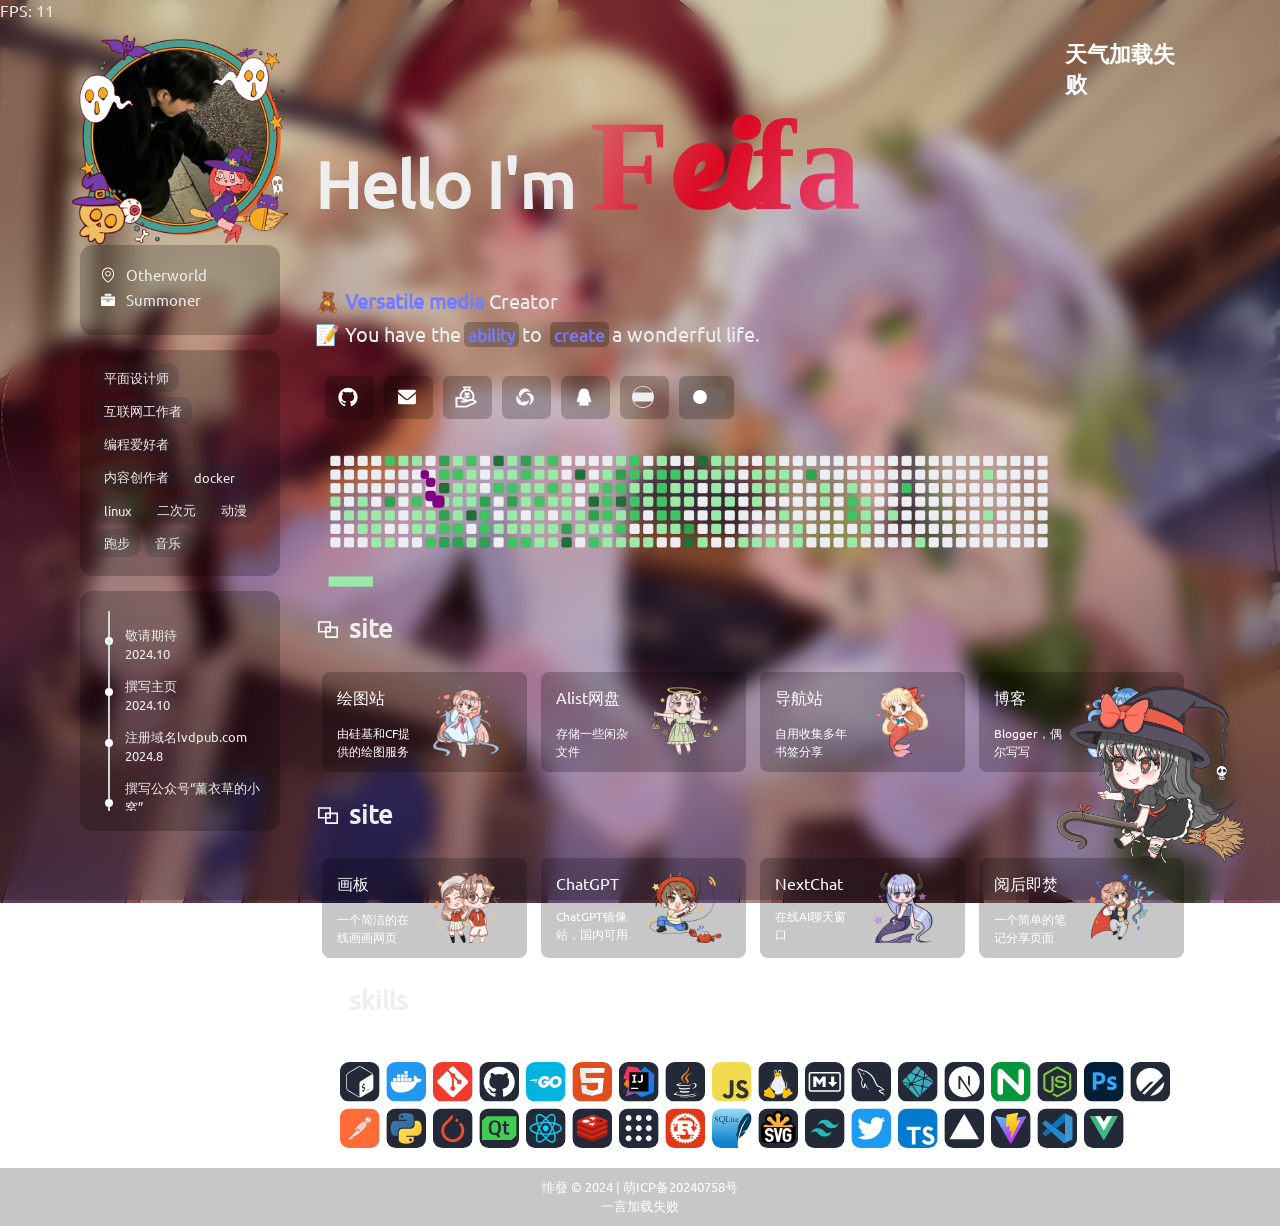
==== index.html @ 2681b6de "Update index.html" ====
<!DOCTYPE html>
<html class="薰衣草Pub">

<head class="薰衣草Pub">

	<meta charset="utf-8">
	<meta http-equiv="X-UA-Compatible" content="IE=edge">
	<title>
		薰衣草Pub </title>
	<link rel="icon" href="/static/img/favicon.ico">
	<meta name="description" content="一个兴趣似然的博主，简单的记录些有趣的项目和随笔。">
	<meta name="keywords" content="lavender,薰衣草Pub,薰衣草的小窝,薰衣草的主页,lavender8">
	<script type="text/javascript" src="//api.tongjiniao.com/c?_=703331971185586176" async></script>
	<meta name="viewport" content="width=device-width, initial-scale=1.0, maximum-scale=1.0, user-scalable=no">
	<link rel="stylesheet" href="/static/css/style.css">
	<link rel="stylesheet" href="/static/css/root.css">
	<style>
		@import '/static/css/qweather-icons.css';

		@font-face {
			font-family: 'qweather-icons';
			src: url('/static/fonts/qweather-icons.ttf') format('truetype');
		}

		.QWeather {
			font-family: 'qweather-icons';
			font-size: 20px;
		}

		.weather-info {
			font-size: 22px;
			color: white;
		}
	</style>
</head>

<body>
	<div id="feifa-loading">
		<div id="feifa-loading-center">
		</div>
	</div>
	<div class="feifa-filter"></div>

	<div class="feifa-main">
		<div class="feifa-left">
			<div class="logo" style="background-image: url(/static/img/logo.png);">
				<img style="position: absolute;top:-10%;left:-10%;width: 120%; aspect-ratio: 1/1;"
					src="/static/img/logokuang.png">
			</div>
			<div class="left-div left-des">
				<div class="left-des-item"><svg t="1705773709627" class="icon" viewBox="0 0 1024 1024" version="1.1"
						xmlns="http://www.w3.org/2000/svg" p-id="1478">
						<path
							d="M512 249.976471c-99.388235 0-180.705882 81.317647-180.705882 180.705882s81.317647 180.705882 180.705882 180.705882 180.705882-81.317647 180.705882-180.705882-81.317647-180.705882-180.705882-180.705882z m0 301.17647c-66.258824 0-120.470588-54.211765-120.470588-120.470588s54.211765-120.470588 120.470588-120.470588 120.470588 54.211765 120.470588 120.470588-54.211765 120.470588-120.470588 120.470588z"
							p-id="1479"></path>
						<path
							d="M512 39.152941c-216.847059 0-391.529412 174.682353-391.529412 391.529412 0 349.364706 391.529412 572.235294 391.529412 572.235294s391.529412-222.870588 391.529412-572.235294c0-216.847059-174.682353-391.529412-391.529412-391.529412z m0 891.482353C424.658824 873.411765 180.705882 686.682353 180.705882 430.682353c0-183.717647 147.576471-331.294118 331.294118-331.294118s331.294118 147.576471 331.294118 331.294118c0 256-243.952941 442.729412-331.294118 499.952941z"
							p-id="1480"></path>
					</svg>Otherworld
				</div>
				<div class="left-des-item"><svg t="1705773906032" class="icon" viewBox="0 0 1024 1024" version="1.1"
						xmlns="http://www.w3.org/2000/svg" p-id="2474">
						<path
							d="M729.6 234.666667H294.4V157.866667a51.2 51.2 0 0 1 51.2-51.2h332.8a51.2 51.2 0 0 1 51.2 51.2v76.8z m179.2 51.2a51.2 51.2 0 0 1 51.2 51.2v512a51.2 51.2 0 0 1-51.2 51.2H115.2a51.2 51.2 0 0 1-51.2-51.2v-512a51.2 51.2 0 0 1 51.2-51.2h793.557333z m-768 172.032c0 16.384 13.312 29.696 29.696 29.696h683.008a29.696 29.696 0 1 0 0-59.392H170.410667a29.696 29.696 0 0 0-29.696 29.696z m252.416 118.784c0 16.384 13.312 29.696 29.696 29.696h178.176a29.696 29.696 0 1 0 0-59.392H422.912a29.738667 29.738667 0 0 0-29.696 29.696z"
							p-id="2475"></path>
					</svg>Summoner</div>
			</div>
			<div class="left-div left-tag">
				<div class="left-tag-item">平面设计师
				</div>
				<div class="left-tag-item">互联网工作者
				</div>
				<div class="left-tag-item">编程爱好者
				</div>
				<div class="left-tag-item">内容创作者
				</div>
				<div class="left-tag-item">docker
				</div>
				<div class="left-tag-item">linux
				</div>
				<div class="left-tag-item">二次元
				</div>
				<div class="left-tag-item">动漫
				</div>
				<div class="left-tag-item">跑步
				</div>
				<div class="left-tag-item">音乐
				</div>
			</div>
			<div class="left-div left-time">
				<ul id="line">
					<li>
						<div class="focus"></div>
						<div>敬请期待
						</div>
						<div>2024.10</div>
					</li>
					<li>
						<div class="focus"></div>
						<div>撰写主页
						</div>
						<div>2024.10</div>
					</li>
					<li>
						<div class="focus"></div>
						<div>注册域名lvdpub.com
						</div>
						<div>2024.8</div>
					</li>
					<li>
						<div class="focus"></div>
						<div>撰写公众号“薰衣草的小窝”
						</div>
						<div>2024.7</div>
					</li>
					<li>
						<div class="focus"></div>
						<div>注册域名lavender8.top
						</div>
						<div>2023.10</div>
					</li>
					<li>
						<div class="focus"></div>
						<div>购买第一台VPS
						</div>
						<div>2023.9</div>
					</li>
					<li>
						<div class="focus"></div>
						<div>撰写博客
						</div>
						<div>2023.6</div>
					</li>
					<li>
						<div class="focus"></div>
						<div>...
						</div>
						<div>...</div>
					</li>
					<li>
						<div class="focus"></div>
						<div>大一入学</div>
						<div>2022.10</div>
					</li>
				</ul>
			</div>
		</div>
		<div id="sidebar" class="sidebar">
			<div id="sidebarContent">
				<h1>热点新闻</h1>
				<select id="sourceSelect">
					<option value="/ithome-xijiayi">IT之家-羲嘉亿</option>
					<!-- 其他新闻源选项 -->
				</select>
				<div id="newsContainer"></div>
			</div>
		</div>

		<div class="feifa-right">
			<header>
				<div class="index-logo" style="background-image: url(/static/img/logo.png);">
					<img style="position: absolute;top:-10%;left:-10%;width: 120%; aspect-ratio: 1/1;"
						src="/static/img/logokuang.png">
				</div>
				<div class="welcome">
					<div class="left-column">
						<div>Hello I'm <span class="gradientText">Feifa</span></div>
					</div>
					<div class="right-column">
						<div id="weather" class="weather-info">
							<i class="current-weather-icon"></i>
							<span class="current-weather-text"></span>
							<span class="current-weather-temp"></span>
						</div>
						<div class="weather-dropdown" id="weather-dropdown">
							<div class="weather-forecast" id="weather-forecast">
								<!-- 未来温度展示区域 -->
							</div>
						</div>
					</div>
				</div>
				<div class="description">🧸 <span class="purpleText">Versatile media</span> Creator
				</div>
				<div class="description">📝 You have the<span class="purpleText textBackground">ability</span>to
					<span class="purpleText textBackground">create</span>a wonderful life.
				</div>
				<div class="iconContainer">
					<a class="iconItem" onclick="" href="https://github.com/lemodragon">
						<svg t="1704870335945" class="icon" viewBox="0 0 1024 1024" version="1.1"
							xmlns="http://www.w3.org/2000/svg" p-id="2487">
							<path
								d="M511.6 76.3C264.3 76.2 64 276.4 64 523.5 64 718.9 189.3 885 363.8 946c23.5 5.9 19.9-10.8 19.9-22.2v-77.5c-135.7 15.9-141.2-73.9-150.3-88.9C215 726 171.5 718 184.5 703c30.9-15.9 62.4 4 98.9 57.9 26.4 39.1 77.9 32.5 104 26 5.7-23.5 17.9-44.5 34.7-60.8-140.6-25.2-199.2-111-199.2-213 0-49.5 16.3-95 48.3-131.7-20.4-60.5 1.9-112.3 4.9-120 58.1-5.2 118.5 41.6 123.2 45.3 33-8.9 70.7-13.6 112.9-13.6 42.4 0 80.2 4.9 113.5 13.9 11.3-8.6 67.3-48.8 121.3-43.9 2.9 7.7 24.7 58.3 5.5 118 32.4 36.8 48.9 82.7 48.9 132.3 0 102.2-59 188.1-200 212.9 23.5 23.2 38.1 55.4 38.1 91v112.5c0.8 9 0 17.9 15 17.9 177.1-59.7 304.6-227 304.6-424.1 0-247.2-200.4-447.3-447.5-447.3z"
								p-id="2488"></path>
						</svg>
						<div class="iconTip">Github</div>
					</a><a class="iconItem" onclick="" href="mailto:admin@lvdpub.com">
						<svg t="1704870588438" class="icon" viewBox="0 0 1024 1024" version="1.1"
							xmlns="http://www.w3.org/2000/svg" p-id="3174">
							<path
								d="M926.47619 355.644952V780.190476a73.142857 73.142857 0 0 1-73.142857 73.142857H170.666667a73.142857 73.142857 0 0 1-73.142857-73.142857V355.644952l304.103619 257.828572a170.666667 170.666667 0 0 0 220.745142 0L926.47619 355.644952zM853.333333 170.666667a74.044952 74.044952 0 0 1 26.087619 4.778666 72.704 72.704 0 0 1 30.622477 22.186667 73.508571 73.508571 0 0 1 10.678857 17.67619c3.169524 7.509333 5.12 15.652571 5.607619 24.210286L926.47619 243.809524v24.380952L559.469714 581.241905a73.142857 73.142857 0 0 1-91.306666 2.901333l-3.632762-2.925714L97.52381 268.190476v-24.380952a72.899048 72.899048 0 0 1 40.155428-65.292191A72.97219 72.97219 0 0 1 170.666667 170.666667h682.666666z"
								p-id="3175"></path>
						</svg>
						<div class="iconTip">Mail</div>
					</a><a class="iconItem" onclick="pop('/static/img/wxzsm.jpg')" href="javascript:void(0)">
						<svg t="1705247464964" class="icon" viewBox="0 0 1024 1024" version="1.1"
							xmlns="http://www.w3.org/2000/svg" p-id="4987">
							<path
								d="M995.575172 725.451034c-12.358621-26.835862-38.488276-64.794483-92.689655-94.27862-62.146207-33.721379-136.297931-40.96-208.860689-20.303448l-99.928276 28.424827-279.304828-126.057931H22.775172v489.401379h509.704828l432.375172-195.266207c15.006897-6.708966 26.835862-19.42069 32.662069-34.957241 5.649655-15.36 4.943448-31.955862-1.942069-46.962759z m-482.162758 188.910345H111.051034V601.688276h184.673104l166.664828 75.387586-3.354483 0.882759h-170.372414v88.275862H471.393103l246.819311-70.267586c49.434483-14.124138 101.517241-9.357241 142.653793 12.888275 18.184828 9.886897 30.72 20.833103 39.371034 30.896552l-386.824827 174.609655z"
								p-id="4988"></path>
							<path
								d="M695.437241 163.486897l58.615173-142.30069h-397.24138l66.736552 143.36c-121.82069 53.142069-207.095172 174.433103-207.095172 315.674483 0 28.601379 3.531034 57.202759 10.593103 84.744827l85.627586-21.715862c-5.12-20.48-7.768276-41.666207-7.768275-63.028965 0-141.241379 114.758621-256 256-256s256 114.758621 256 256c0 51.023448-14.830345 100.104828-43.078621 142.300689l73.268965 49.08138c37.958621-56.673103 58.085517-122.88 58.085518-191.382069-0.176552-141.947586-86.686897-264.121379-209.743449-316.733793zM467.508966 91.983448h180.965517l-21.009655 50.846897a348.16 348.16 0 0 0-66.913104-6.708966c-23.834483 0-46.962759 2.471724-69.384827 7.062069l-23.657931-51.2z"
								p-id="4989"></path>
							<path
								d="M683.431724 427.431724v-70.62069h-38.311724l30.190345-30.190344-49.964138-49.964138-62.49931 62.49931h-6.002759L494.344828 276.656552l-49.787587 49.964138 30.013793 30.190344h-38.311724v70.62069h88.275862v35.310345h-88.275862v70.62069h88.275862v52.965517h70.62069v-52.965517h88.275862v-70.62069h-88.275862v-35.310345z"
								p-id="4990"></path>
						</svg>
						<div class="iconTip">赞助</div>
					</a><a class="iconItem" onclick="pop('/static/img/channel.png')" href="javascript:void(0)">
						<svg viewBox="0 0 1024 1024" version="1.1" xmlns="http://www.w3.org/2000/svg">
							<path
								d="M769.365333 277.162667c-40.96-83.968-144.042667-155.648-260.778666-155.648-61.44 0-154.965333 21.162667-224.938667 105.813333-46.762667 56.661333-62.464 122.538667-52.565333 188.757333 6.826667 45.397333 32.085333 105.130667 68.266666 143.018667 13.653333-95.914667 64.170667-171.349333 130.389334-226.645333 119.125333-91.818667 246.784-86.698667 339.626666-55.296z"
								fill="#FFFFFF" />
							<path
								d="M862.549333 420.864c-73.045333-94.890667-199.68-121.514667-313.685333-79.189333 3.754667 1.024 7.509333 2.048 10.922667 3.413333 168.96 57.685333 260.437333 240.981333 204.117333 409.258667-15.018667 44.714667-38.912 83.968-69.290667 116.394666 36.522667-10.24 73.728-24.576 105.472-49.152 129.024-98.645333 154.282667-281.6 62.464-400.725333z"
								fill="#FFFFFF" />
							<path
								d="M508.245333 724.309333c-25.6 0-50.517333-3.072-74.410666-8.192-3.072-0.682667-5.802667-1.024-9.216-0.682666-7.168 0.341333-13.312 2.730667-19.456 6.485333l-78.848 50.517333c-2.048 1.365333-4.437333 2.389333-7.168 2.730667-6.826667 0.341333-12.629333-5.12-12.970667-11.946667 0-3.072 1.024-6.144 1.706667-9.216 0.341333-1.706667 8.874667-39.594667 13.994666-63.488 0.682667-2.730667 1.024-5.12 1.024-7.850666-0.341333-8.192-4.778667-15.36-10.922666-19.456-83.285333-56.661333-140.288-145.749333-152.576-237.568-20.821333 32.768-32.085333 59.050667-43.008 96.938666-40.618667 141.994667 48.469333 312.32 193.536 360.106667 166.912 54.954667 326.314667-6.826667 381.269333-148.821333 6.826667-17.408 13.994667-46.421333 15.36-70.997334-58.368 43.008-120.149333 61.44-198.314667 61.44z"
								fill="#FFFFFF" />
						</svg>
						<div class="iconTip">公众号</div>
					</a><a class="iconItem" onclick="pop('/static/img/qq.jpg')" href="javascript:void(0)">
						<svg t="1712319361023" class="icon" viewBox="0 0 1024 1024" version="1.1"
							xmlns="http://www.w3.org/2000/svg" p-id="1861">
							<path
								d="M824.8 613.2c-16-51.4-34.4-94.6-62.7-165.3C766.5 262.2 689.3 112 511.5 112 331.7 112 256.2 265.2 261 447.9c-28.4 70.8-46.7 113.7-62.7 165.3-34 109.5-23 154.8-14.6 155.8 18 2.2 70.1-82.4 70.1-82.4 0 49 25.2 112.9 79.8 159-26.4 8.1-85.7 29.9-71.6 53.8 11.4 19.3 196.2 12.3 249.5 6.3 53.3 6 238.1 13 249.5-6.3 14.1-23.8-45.3-45.7-71.6-53.8 54.6-46.2 79.8-110.1 79.8-159 0 0 52.1 84.6 70.1 82.4 8.5-1.1 19.5-46.4-14.5-155.8z"
								p-id="1862"></path>
						</svg>
						<div class="iconTip">QQ</div>
					</a><a class="iconItem" onclick="pop('/static/img/Kaffirlily.png')" href="javascript:void(0)">
						<svg viewBox="-2 -2 900 900" version="1.1" xmlns="http://www.w3.org/2000/svg"
							xmlns:xlink="http://www.w3.org/1999/xlink"
							style="shape-rendering:geometricPrecision; text-rendering:geometricPrecision; image-rendering:optimizeQuality; fill-rule:evenodd; clip-rule:evenodd">
							<path style="opacity:0.994" fill="#efefef"
								d="M 418.5,-0.5 C 437.833,-0.5 457.167,-0.5 476.5,-0.5C 614.597,11.2813 725.43,71.948 809,181.5C 860.289,252.191 889.122,331.191 895.5,418.5C 895.5,437.833 895.5,457.167 895.5,476.5C 883.719,614.597 823.052,725.43 713.5,809C 642.809,860.289 563.809,889.122 476.5,895.5C 457.167,895.5 437.833,895.5 418.5,895.5C 280.403,883.719 169.57,823.052 86,713.5C 34.7111,642.809 5.87781,563.809 -0.5,476.5C -0.5,457.167 -0.5,437.833 -0.5,418.5C 11.2813,280.403 71.948,169.57 181.5,86C 252.191,34.7111 331.191,5.87781 418.5,-0.5 Z M 441.5,26.5 C 567.254,27.6483 673.087,73.6483 759,164.5C 784.409,193.258 805.909,224.758 823.5,259C 572.833,259.667 322.167,259.667 71.5,259C 130.164,147.021 220.497,74.0206 342.5,40C 375.17,31.9596 408.17,27.4596 441.5,26.5 Z M 264.5,826.5 C 263.71,825.599 262.71,824.932 261.5,824.5C 177.769,782.269 114.436,719.436 71.5,636C 322.167,635.333 572.833,635.333 823.5,636C 768.763,740.393 685.429,811.393 573.5,849C 467.622,880.33 364.622,872.83 264.5,826.5 Z" />
							<path style="opacity:0.882" fill="#fcd28d"
								d="M 261.5,824.5 C 262.71,824.932 263.71,825.599 264.5,826.5C 262.821,826.715 261.821,826.048 261.5,824.5 Z" />
						</svg>
						<div class="iconTip">LinuxDO</div>
					</a> <a class="switch" href="javascript:void(0)">
						<div class="onoffswitch">
							<input type="checkbox" name="onoffswitch" class="onoffswitch-checkbox" id="myonoffswitch"
								checked>
							<label class="onoffswitch-label" for="myonoffswitch">
								<span class="onoffswitch-inner"></span>
								<span class="onoffswitch-switch"></span>
							</label>
						</div>
					</a>
				</div>
				<div class="tanChiShe">
					<img id="tanChiShe" src="/static/svg/snake-Light.svg" alt="">
				</div>
			</header>
			<content>
				<div class="title"><svg t="1705257422086" class="icon" viewBox="0 0 1024 1024" version="1.1"
						xmlns="http://www.w3.org/2000/svg" p-id="1891">
						<path
							d="M629.333333 202.666667v213.333333h277.333334v448h-512v-213.333333h-277.333334v-448h512z m213.333334 277.333333h-213.333334v170.666667h-170.666666v149.333333h384v-320z m-277.333334-213.333333h-384v320h213.333334v-170.666667h170.666666v-149.333333z m0 213.333333h-106.666666v106.666667h106.666666v-106.666667z"
							p-id="1892"></path>
					</svg>site</div>
				<div class="projectList"><a class="projectItem a" target="_blank" href="https://draw.lvdpub.com/">
						<div class="projectItemLeft">
							<h1>绘图站</h1>
							<p>由硅基和CF提供的绘图服务</p>
						</div>
						<div class="projectItemRight">
							<img src="/static/img/i1.png" alt="">
						</div>

					</a><a class="projectItem a" target="_blank" href="https://alist.lavender8.top/">
						<div class="projectItemLeft">
							<h1>Alist网盘</h1>
							<p>存储一些闲杂文件</p>
						</div>
						<div class="projectItemRight">
							<img src="/static/img/i2.png" alt="">
						</div>

					</a>
					<a class="projectItem b" target="_blank" href="https://tag.cute.pp.ua/">
						<div class="projectItemLeft">
							<h1>导航站</h1>
							<p>自用收集多年书签分享</p>
						</div>
						<div class="projectItemRight">
							<img src="/static/img/i3.png" alt="">
						</div>
					</a>
					<a class="projectItem a" target="_blank" href="https://blog.lavender8.top">
						<div class="projectItemLeft">
							<h1>博客</h1>
							<p>Blogger，偶尔写写</p>
						</div>
						<div class="projectItemRight">
							<img src="/static/img/i4.png" alt="">
						</div>

					</a>
				</div>
				<div class="title"><svg t="1705257422086" class="icon" viewBox="0 0 1024 1024" version="1.1"
						xmlns="http://www.w3.org/2000/svg" p-id="1891">
						<path
							d="M629.333333 202.666667v213.333333h277.333334v448h-512v-213.333333h-277.333334v-448h512z m213.333334 277.333333h-213.333334v170.666667h-170.666666v149.333333h384v-320z m-277.333334-213.333333h-384v320h213.333334v-170.666667h170.666666v-149.333333z m0 213.333333h-106.666666v106.666667h106.666666v-106.666667z"
							p-id="1892"></path>
					</svg>site</div>
				<div class="projectList"><a class="projectItem b" target="_blank" href="https://draw.cute.pp.ua/">
						<div class="projectItemLeft">
							<h1>画板</h1>
							<p>一个简洁的在线画画网页</p>
						</div>
						<div class="projectItemRight">
							<img src="/static/img/i5.png" alt="">
						</div>

					</a><a class="projectItem b" target="_blank" href="https://schat.laigc.cloudns.be/">
						<div class="projectItemLeft">
							<h1>ChatGPT</h1>
							<p>ChatGPT镜像站，国内可用</p>
						</div>
						<div class="projectItemRight">
							<img src="/static/img/i6.png" alt="">
						</div>

					</a>
					<a class="projectItem b" target="_blank" href="https://chat.cute.pp.ua/">
						<div class="projectItemLeft">
							<h1>NextChat</h1>
							<p>在线AI聊天窗口</p>
						</div>
						<div class="projectItemRight">
							<img src="/static/img/i7.png" alt="">
						</div>

					</a><a class="projectItem b" target="_blank" href="https://note.cute.pp.ua/">
						<div class="projectItemLeft">
							<h1>阅后即焚</h1>
							<p>一个简单的笔记分享页面</p>
						</div>
						<div class="projectItemRight">
							<img src="/static/img/i8.png" alt="">
						</div>

					</a>
				</div>
				<div class="title">
					<svg t="1705257823317" class="icon" viewBox="0 0 1024 1024" version="1.1"
						xmlns="http://www.w3.org/2000/svg" p-id="7833">
						<path
							d="M395.765333 586.570667h-171.733333c-22.421333 0-37.888-22.442667-29.909333-43.381334L364.768 95.274667A32 32 0 0 1 394.666667 74.666667h287.957333c22.72 0 38.208 23.018667 29.632 44.064l-99.36 243.882666h187.050667c27.509333 0 42.186667 32.426667 24.042666 53.098667l-458.602666 522.56c-22.293333 25.408-63.626667 3.392-54.976-29.28l85.354666-322.421333zM416.714667 138.666667L270.453333 522.581333h166.869334a32 32 0 0 1 30.933333 40.181334l-61.130667 230.954666 322.176-367.114666H565.312c-22.72 0-38.208-23.018667-29.632-44.064l99.36-243.882667H416.714667z"
							p-id="7834"></path>
					</svg>
					skills
				</div>
				<div class="skill">
					<img id="skillPc" src="/static/svg/skillPc.svg" alt="" srcset="">
					<img id="skillWap" src="/static/svg/skillWap.svg" alt="" srcset="">
				</div>
			</content>
		</div>
	</div>
	<div id="flying-witch">
		<img src="/static/img/girl.png" alt="Flying Witch">
	</div>
	<footer>
		<div class="footer-content">
			悱蕟 © 2024 |
			<a href="https://icp.gov.moe/?keyword=20240758" target="_blank">萌ICP备20240758号</a>
			<div id="hitokoto" class="info-item">一言加载中...</div>
		</div>
	</footer>
	<div class="tc">
		<div onclick="" class="tc-main">
			<img class="tc-img" src="" alt="" srcset="">
		</div>

	</div>
</body>
<script src="/static/js/script.js"> </script>

</html>
---- static/css/style.css ----
@font-face {
    font-family: "a";
    /*中文字体*/
    src: url();
    font-display: swap;
}


@font-face {
    font-family: "b";

    src: url(/static/fonts/Ubuntu-Regular.ttf);
    font-display: swap;
}

@font-face {
    font-family: "title";
    /*英文字体*/
    src: url(/static/fonts/Pacifico-Regular.ttf);
    font-display: swap;
}

* {
    margin: 0;
    padding: 0;
    box-sizing: border-box;
    user-select: none;
    transition: background-color 0.2s ease;
}

a:hover,
a:link,
a:visited,
a:active,
a:focus {
    text-decoration: none;
    outline: none;
    border: none;
    color: inherit;
    -webkit-tap-highlight-color: rgba(0, 0, 0, 0);
}


/* 设置滚动条样式 */
::-webkit-scrollbar {
    width: 0px;
}

::-webkit-scrollbar-thumb {
    background-color: var(--main_text_color, #000000);
    border-radius: 8px;
    height: 20%;
}

::-webkit-scrollbar-track {
    background-color: var(--main_bg_color, linear-gradient(50deg, #a2d0ff, #ffffff));
}



html[data-theme="Dark"] {

    --main_text_color: #fff;
    --gradient: linear-gradient(120deg, rgb(133, 62, 255), #f76cc6 30%, rgb(255, 255, 255) 60%);
    --purple_text_color: #747bff;
    --text_bg_color: rgb(26, 4, 48);
    --item_bg_color: rgb(19, 20, 24);
    --item_hover_color: rgb(19, 23, 27);
    --item_left_title_color: rgb(255, 255, 255);
    --item_left_text_color: rgb(142, 142, 142);
    --footer_text_color: #646464;
    --left_tag_item: linear-gradient(50deg, #1f2327, #000000);
    --card_filter: 0px;
    --back_filter: 0px;
    --back_filter_color: #000000;
    --fill: #ffffff;
}


body {
    height: 100%;
    min-height: 100vh;
    width: 100%;
    position: relative;
    font-family: "b", "a", sans-serif;
    background: var(--main_bg_color);
    background-repeat: no-repeat;
    background-size: cover;
    background-position: center;
    background-attachment: fixed;
    transition: color 0.1s ease;
    color: var(--main_text_color);

}

#feifa-loading {
    background: radial-gradient(white, #d8eaff);
    background-size: 100%;
    background-position: center;

    height: 100%;
    width: 100%;
    position: fixed;
    z-index: 999999;
    margin-top: 0px;
    top: 0px;
    pointer-events: none;
    opacity: 1;
    display: flex;
    justify-content: center;
    align-items: center;
}



#feifa-loading-center {
    height: 150px;
    width: 150px;
    position: relative;
    border-radius: 50%;
    background: #472eff;

    animation: zoom 1s linear infinite;
}

@keyframes zoom {
    0% {
        transform: scale(0);
        opacity: 1;
    }

    50% {
        opacity: 0.5;
    }

    100% {
        transform: scale(1);
        opacity: 0;
    }
}




.feifa-filter {
    position: fixed;
    width: 100%;
    height: 100%;
    background: var(--back_filter_color);
    backdrop-filter: blur(var(--back_filter));
    -webkit-backdrop-filter: blur(var(--back_filter));
    z-index: -99999999;

}

.feifa-main {
    width: 100%;
    margin: 0 auto;
    transition: transform 0.5s ease;
    max-width: 1150px;
    position: relative;
    display: flex;
    flex-direction: row;
}


.feifa-left {
    overflow-y: scroll;
    width: 230px;
    height: 100vh;
    display: flex;
    padding: 0 15px;
    position: sticky;
    top: 0;
    left: 0;
    align-items: center;
    flex-direction: column;
}


.feifa-left::-webkit-scrollbar {
    display: none;
}


.logo {
    flex-shrink: 0;
    width: 90%;
    position: relative;
    aspect-ratio: 1/1;
    margin-top: 50px;
    background-size: cover;
    border-radius: 50%;
}



.left-div {
    flex-shrink: 0;
    width: 100%;
    border-radius: 13px;
    margin-top: 15px;
    padding: 20px;
    backdrop-filter: blur(var(--card_filter));
    -webkit-backdrop-filter: blur(var(--card_filter));
    background: var(--item_bg_color);
}

.left-des {
    display: flex;
    flex-direction: column;
    justify-content: center;
}

.left-des-item {
    display: flex;
    align-items: center;
    line-height: 20px;
    font-size: 15px;
    margin-bottom: 5px;
    overflow: hidden;
}

.left-des-item i,
.left-des-item svg {
    width: 16px;
    height: 16px;
    fill: var(--fill);
    font-size: 18px;
    margin-right: 10px;
}

.left-tag {
    display: flex;
    flex-direction: row;
    flex-wrap: wrap;
    padding: 14px;
}

.left-tag-item {
    display: flex;
    justify-content: center;
    align-items: center;
    height: 28px;
    margin: 0px 5px 5px 0;
    padding: 10px;
    font-size: 13px;
    border-radius: 10px;
    background: var(--left_tag_item);
}

#line {
    width: 100%;
    height: 200px;
    font-size: 13px;
    padding-left: 8px;
    scroll-snap-type: y mandatory;
    overflow-y: scroll;
}

#line li {
    list-style: none;
    position: relative;
    padding: 15px 0px 0px 15px;
    border-left: 2px solid #d5d5d5;
    border-radius: 0;
    scroll-snap-align: end;
    color: var(--main_text_color);
}



.focus {
    width: 8px;
    height: 8px;
    border-radius: 22px;
    background-color: rgb(255 255 255);
    border: 2px solid #fff;
    position: absolute;
    left: -5px;
    top: 50%;
}

#line li:first-child .focus:first-child {
    background-color: #aaffcd;
    animation: focus 1.8s ease infinite;
}

#line::-webkit-scrollbar {
    display: none;
}

.feifa-right {
    width: calc(100% - 230px);
    display: flex;
    padding: 20px;
    position: relative;
    padding-bottom: 50px;
    flex-direction: column;
}

.welcome {

    font-size: 65px;
    font-weight: 800;
    margin: 20px 0;
}

.index-logo {
    flex-shrink: 0;
    width: 40%;
    margin-top: 30px;
    position: relative;
    max-width: 200px;
    aspect-ratio: 1/1;
    background-size: cover;
    border-radius: 50%;
    border: 0.5px solid #ffffff;
}

.description {

    font-size: 20px;
    margin-top: 7px;
}

.gradientText {
    font-size: 2em;
    background-image: var(--gradient);
    -webkit-background-clip: text;
    background-clip: text;
    -webkit-text-fill-color: transparent;
    color: transparent;
    background-size: 200%;
    background-position: 0%;
    font-family: "title";
    animation: backgroundSizeAnimation 10s ease-in-out infinite;
}

@keyframes backgroundSizeAnimation {
    0% {
        background-position: 100%;
    }

    25% {
        background-position: 50%;
    }

    50% {
        background-position: 0%;
    }

    75% {
        background-position: 50%;
    }

    100% {
        background-position: 100%;
    }
}

.purpleText {
    color: var(--purple_text_color);
    font-weight: 800;
}

.textBackground {
    font-weight: 800;
    background: var(--text_bg_color);
    border-radius: 5px;
    font-size: 17px;
    margin: 0 3px;
    padding: 2px 4px;
}

.iconContainer {
    width: 100%;
    height: 60px;
    display: flex;
    align-items: center;
    overflow-x: scroll;
    margin-top: 20px;

}

.iconContainer::-webkit-scrollbar {
    display: none;
}



.iconItem {
    width: 49px;
    height: 43px;
    box-sizing: border-box;
    border-radius: 7px;
    display: flex;
    margin-left: 10px;

    backdrop-filter: blur(var(--card_filter));
    -webkit-backdrop-filter: blur(var(--card_filter));
    background: var(--item_bg_color);
    align-items: center;
    justify-content: center;
    transition: width 0.3s ease, opacity 0.3s ease, transform 0.3s ease;
    flex-shrink: 0;
}

.iconItem i,
.iconItem svg {
    width: 22px;
    height: 22px;
    fill: var(--fill);
    font-size: 22px;
    margin-right: 3px;
}

.switch {
    width: 55px;
    height: 43px;
    box-sizing: border-box;
    border-radius: 7px;
    display: flex;
    margin-left: 10px;
    backdrop-filter: blur(var(--card_filter));
    -webkit-backdrop-filter: blur(var(--card_filter));
    background: var(--item_bg_color);

    align-items: center;
    justify-content: center;
    transition: width 1s ease, opacity 1s ease, transform 1s ease;
    flex-shrink: 0;
}

.iconTip {
    white-space: nowrap;
    display: none;
}





.iconItem:hover {
    width: 95px;
    transform: translateY(-2px);
    background: var(--item_hover_color);
}


.iconItem:hover .iconTip {
    display: block;
}

.switch:hover {
    width: 55px;
    /* transform: translateY(-2px); */
    background: var(--item_hover_color);
}

.tanChiShe {
    width: 85%;
}

.tanChiShe img {
    width: 100%;
    height: 100%;
    object-fit: cover;
}

.title {
    display: flex;
    align-items: center;
    font-size: 26px;
    font-weight: 800;
    margin: 20px 0;
    transition: transform 0.4s ease;
}

.title i,
.title svg {
    margin-right: 8px;
    height: 26px;
    width: 26px;
    fill: var(--fill);
}

.title:hover {
    transform: translateY(-5px);
}

.projectList {
    display: flex;
    flex-wrap: wrap;
}

.projectItem {
    margin: 7px;
    display: flex;
    background-color: var(--item_bg_color);
    border-radius: 8px;
    padding: 15px;
    height: 95px;
    width: calc(25% - 15px);
    backdrop-filter: blur(var(--card_filter));
    -webkit-backdrop-filter: blur(var(--card_filter));
    -webkit-backdrop-filter: blur(var(--card_filter));
    -webkit-backdrop-filter: blur(var(--card_filter));
    transition: opacity 0.3s ease, background-color 0.3s ease, border 0.3s ease, transform 0.2s ease;


}

.projectItem {
    display: flex;
    background-color: var(--item_bg_color);
    border-radius: 8px;
    padding: 15px;
    height: 100px;
    width: calc(25% - 15px);
    backdrop-filter: blur(var(--card_filter));
    -webkit-backdrop-filter: blur(var(--card_filter));
    transition: opacity 0.5s ease, background-color 0.2s ease, border 0.2s ease, transform 0.3s ease;

}


.projectItem:hover {
    box-shadow: 0 8px 16px -4px #2c2d300c;
    transform: translateY(-2px);

}

.projectItem.pressed {
    transform: scale(0.9);
    /* 缩小到原来的0.9倍 */
    background-color: var(--item_hover_color);
}

.projectItem:hover .projectItemLeft {
    width: 100%;
}

.projectItem:hover .projectItemRight {
    width: 0%;
}

.projectItem:hover .projectItemRight img {
    transform: rotate(40deg);
}

.projectItem:hover h1 {
    font-size: 18px;
}

.projectItemLeft p {
    font-size: 12px;
    margin-top: 15px;
    color: var(--item_left_text_color);
}


.projectItemLeft h1 {
    font-weight: normal;
    font-size: 16px;
    margin: 0px;

    transition: font-size 0.4s ease;
    color: var(--item_left_title_color);
}

.projectItemLeft {
    transition: width 0.4s ease;
    height: 100%;
    width: 80%;
}


.projectItemRight {
    overflow: hidden;
    transition: width 0.4s ease;
    display: flex;
    justify-content: center;
    align-items: center;
    width: 100%;
    height: 100%;
}

.projectItemRight img {

    width: 80px;

}

.skill {
    padding: 25px;
    width: 100%;
}

.skill img {
    width: 100%;
    height: 100%;
    object-fit: cover;
}

.skill #skillWap {
    display: none;
}


@media (min-width: 800px) {

    .index-logo {
        display: none;
    }
}

@media (max-width: 1150px) {
    .a {
        width: calc(50% - 20px);
    }

    .projectItem {
        margin: 10px;
    }

    .b {

        width: calc(50% - 20px);


    }
}

@media (max-width: 800px) {
    .feifa-left {
        display: none;
    }

    .a .projectItemRight {
        display: none;

    }

    .a .projectItemRight img {
        display: none;

    }

    .a .projectItemLeft {
        width: 100%;
    }

    .a {

        width: calc(50% - 18px);
        margin: 9px;

    }

    .b {
        height: 110px;
        margin: 8px 15px;
        width: calc(100% - 30px);
    }



    .feifa-right {
        width: 100%;
    }

    .tanChiShe {
        width: 100%;
    }

    .description {
        font-size: 4vw;
    }

    .welcome {
        font-size: 10vw;
        margin: 2vw 0;

    }

    .iconContainer {

        margin-top: 4vw;

    }

    .projectItem {
        padding: 10px;
    }

    .projectItemLeft p {
        font-size: 13px;
    }

    .projectItemLeft h1 {

        font-size: 18px;
    }

    .projectItem:hover h1 {

        font-size: 20px;

    }

    .skill #skillWap {
        display: block;
    }

    .skill #skillPc {
        display: none;
    }
}

.tc {
    position: fixed;

    display: flex;
    visibility: hidden;
    width: 100vw;
    height: 100vh;
    backdrop-filter: blur(10px);
    -webkit-backdrop-filter: blur(10px);
    background: rgba(20, 20, 20, 0.5);
    z-index: 99999;
    align-items: center;
    top: 0;
    justify-content: center;
    flex-direction: column;
}

.tc-main {
    z-index: 100000;

    width: 80%;
    max-width: 300px;
    min-height: 200px;
    background-color: #ffffff;
    border-radius: 15px;

    display: flex;
    transition: transform 0.2s linear;
    align-items: center;
    justify-content: center;
    overflow: hidden;
    transform: translateY(30%) scale(0.5);

}

.tc-img {
    width: 100%;
    height: 100%;
}

.tc.active {
    visibility: visible;
}

.tc-main.active {

    transform: translateY(0) scale(1);

}

.onoffswitch {
    position: relative;
    width: 38px;
    height: 20px;
    -webkit-user-select: none;
    -moz-user-select: none;
    -ms-user-select: none;
}

.onoffswitch-checkbox {
    display: none;
}

.onoffswitch-label {
    display: block;
    overflow: hidden;
    cursor: pointer;
    height: 100%;
    border-radius: 50px;
}

.onoffswitch-inner {
    display: flex;
    justify-content: center;
    align-items: center;
    width: 200%;
    height: 100%;
    margin-left: -100%;
    transition: margin 0.2s ease-in 0s;
}

.onoffswitch-inner:before,
.onoffswitch-inner:after {
    display: flex;
    justify-content: center;
    align-items: center;
    float: left;
    width: 50%;
    height: 100%;
    padding: 0;
    font-size: 12px;
    color: white;
    font-family: Trebuchet, Arial, sans-serif;
    font-weight: bold;
    box-sizing: border-box;
}

.onoffswitch-inner:before {
    content: "";
    background-color: rgb(110 110 110 / 50%);
    color: #FFFFFF;
    text-align: left;
}

.onoffswitch-inner:after {
    content: "";
    background-color: #272727;
    color: #FAFAFA;
    text-align: right;
}

.onoffswitch-switch {
    display: block;
    height: 70%;
    aspect-ratio: 1/1;
    background: #FFFFFF;
    position: absolute;
    top: 12.5%;
    bottom: 12.5%;
    right: 5px;

    border-radius: 20px;
    transition: right 0.2s ease-in 0s;
}

.onoffswitch-checkbox:checked+.onoffswitch-label .onoffswitch-inner {
    margin-left: 0;
}

.onoffswitch-checkbox:checked+.onoffswitch-label .onoffswitch-switch {
    right: 50%;
}

/* 新添加的飞行小巫女样式 */

#flying-witch {
    position: fixed;
    z-index: 999;
    cursor: pointer;
    transition: transform 0.3s ease;
    bottom: 20px;
    right: -20px;
    width: 23%;
    height: 23%;
}

#flying-witch img {
    width: 100%;
    height: 100%;
    object-fit: contain;
}

#flying-witch:hover {
    transform: scale(1.1);
}

@keyframes floatUpDown {

    0%,
    100% {
        transform: translateY(0);
    }

    50% {
        transform: translateY(var(--float-distance));
    }
}

.sidebar.open {
    width: 280px;

}


.sidebar {
    height: 100%;
    width: 0;
    position: fixed;
    z-index: 1000;
    top: 0;
    left: 0;
    background-color: #2b2a2a;
    backdrop-filter: blur(10px);
    border-radius: 10px;
    overflow-x: hidden;
    transition: 0.5s;
    padding-top: 60px;
}

#sidebarContent {
    padding: 20px;
    color: white;
    height: 100%;
    overflow-y: auto;
}


#sidebarContent::-webkit-scrollbar {
    width: 10px;
}

#sidebarContent::-webkit-scrollbar-track {
    background: rgba(255, 255, 255, 0.1);
}

#sidebarContent::-webkit-scrollbar-thumb {
    background: rgba(255, 255, 255, 0.5);
    border-radius: 5px;
}


#sourceSelect {
    width: 100%;
    margin-top: 5px;
    /* Added 15px top margin */
    margin-bottom: 15px;
    padding: 5px;
}

#newsContainer {
    display: flex;
    flex-direction: column;
}

.news-item {
    margin-bottom: 15px;
    padding: 10px;
    background-color: rgba(255, 255, 255, 0.1);
    border-radius: 5px;
}

.news-item h3 {
    margin-top: 0;
    font-size: 16px;
}

.news-item p {
    font-size: 14px;
}

.news-item a {
    color: #3498db;
    text-decoration: none;
}

/* 底栏 */
footer {
    display: flex;
    justify-content: center;
    align-items: center;
    position: absolute;
    width: 100%;
    padding: 10px;
    background-color: var(--item_bg_color);
    /* 使用原有的背景颜色变量 */
    color: var(--footer_text_color);
    /* 使用原有的文本颜色变量 */
    font-size: 13px;
    bottom: 0;
    backdrop-filter: blur(var(--card_filter));
    /* 保留模糊效果 */
    -webkit-backdrop-filter: blur(var(--card_filter));
    /* 支持 Safari 浏览器 */
}


.footer-content {
    text-align: center;
}

.welcome {
    display: flex;
    justify-content: space-between;
    align-items: flex-start;
    width: 100%;
}

.left-column {
    flex: 1;
}

.right-column {
    position: relative;
    width: 130px;
}

.current-weather-icon {
    font-family: 'qweather-icons';
    font-size: 36px;
}

.current-weather-text,
.current-weather-temp {
    font-size: 28px;
    font-weight: bold;
}

.weather-dropdown {
    position: absolute;
    top: 130%;
    background: rgba(255, 255, 255, 0.1);
    border-radius: 5px;
    padding: 10px;
    display: none;
    z-index: 10;
}

.weather-forecast {
    display: flex;
    flex-direction: column;
    color: white;
}

.forecast-item {
    display: flex;
    align-items: center;
    margin-bottom: 5px;
}

.weather-forecast-icon {
    font-family: 'qweather-icons';
    font-size: 20px;
    margin-right: 10px;
}

.forecast-time,
.forecast-temp {
    font-size: 14px;
    margin-right: 10px;
}
---- static/css/root.css ----
/*
--svgcolor svg图标的颜色
--main-bg-color主页背景
--main-text-color文本颜色
--gradient标题渐变颜色

--purple-text-color描述紫色文本颜色
--text-bg-color描述紫色文本背景颜色
--item-bg-color项目背景颜色
--item-hover-color项目鼠标移入颜色
--item-left-title-color项目标题颜色
--item-left-text-color项目描述颜色
--footer-text-color底部文本颜色
--left-tag-item左侧标签颜色
--card-filter卡片模糊的数值
--back-filter背景模糊的数值
--back-filter-color全局阴影遮罩

*/
/*卡片模糊的数值非常吃性能,背景模糊的数值可以模糊也可以不模糊

0为不模糊,数值越大模糊程度越高

这两个任选其一进行模糊

一个有数字另一个建议为0


内置4套白天主题修改办法



每套主题的结构都为html{
    
}

只有最下面的会生效,也就是将你要设置的主题剪切到最下面
*/


/*非常吃性能,低配手机会卡顿*/
/*卡片模糊背景＋黑色透明卡片+白色svg**/
html {
    --name: 主题1;
    --main_bg_color: url(/static/img/background.jpg);
    --main_text_color: #eeeeee;
    --gradient: linear-gradient(120deg, #bd34fe, #e0321b 30%, #41d1ff 60%);
    --purple_text_color: #747bff;
    --text_bg_color: #00000040;
    --item_bg_color: #00000038;
    --item_hover_color: #33333338;
    --item_left_title_color: #ffffff;
    --item_left_text_color: #ffffff;
    --footer_text_color: #ffffff;
    --left_tag_item: rgb(27 42 57 / 20%);
    --card_filter: 15px;
    --back_filter: 0px;
    --back_filter_color: #00000030;
     --fill:#ffffff;
}

html {

    /*图片模糊背景＋白色透明卡片+黑色svg*/
    --name: 主题2;
    --main_bg_color: url(/static/img/background.jpg);
    --main_text_color: #000000;
    --gradient: linear-gradient(120deg, #bd34fe, #e0321b 30%, #41d1ff 60%);
    --purple_text_color: #747bff;
    --text_bg_color: rgb(121 163 231);
    --item_bg_color: rgba(249, 250, 251, 0.42);
    --item_hover_color: rgba(244, 245, 246, 0.8);
    --item_left_title_color: #000000;
    --item_left_text_color: #494949;
    --footer_text_color: #ffffff;
    --left_tag_item: #c7e1fa;
    --card_filter: 0px;
    --back_filter: 20px;
    --back_filter_color: #00000030;
     --fill:#000000;
}



html {
    /*白色简约+黑色svg**/
    --name: 主题4;
    --main_bg_color: #ffffff;
    --main_text_color: #000000;
    --gradient: linear-gradient(120deg, #bd34fe, #e0321b 30%, #41d1ff 60%);
    --purple_text_color: #747bff;
    --text_bg_color: rgb(240 243 247);
    --item_bg_color: rgb(247 247 247);
    --item_hover_color: rgba(244, 245, 246, 0.5);
    --item_left_title_color: #000000;
    --item_left_text_color: #494949;
    --footer_text_color: #222222;
    --left_tag_item: #ffffff;
    --card_filter: 0px;
    --back_filter: 0px;
    --back_filter_color: #00000000;
     --fill:#000000;
}

html {
    /*图片模糊背景＋黑色透明卡片+白色svg**/
    --name: 主题5;
    --main_bg_color: url(/static/img/background.jpg);
    --main_text_color: #eeeeee;
    --gradient: linear-gradient(120deg, #da7e7e, #da0922 30%,#eb5b8b  60%);  
    --purple_text_color: #747bff;
    --text_bg_color: #00000040;
    --item_bg_color: #00000038;
    --item_hover_color: #33333338;
    --item_left_title_color: #ffffff;
    --item_left_text_color: #ffffff;
    --footer_text_color: #ffffff;
    --left_tag_item: rgb(27 42 57 / 20%);
    --card_filter: 0px;
    --back_filter: 10px;
    --back_filter_color: #00000030;
    --fill:#ffffff;
}
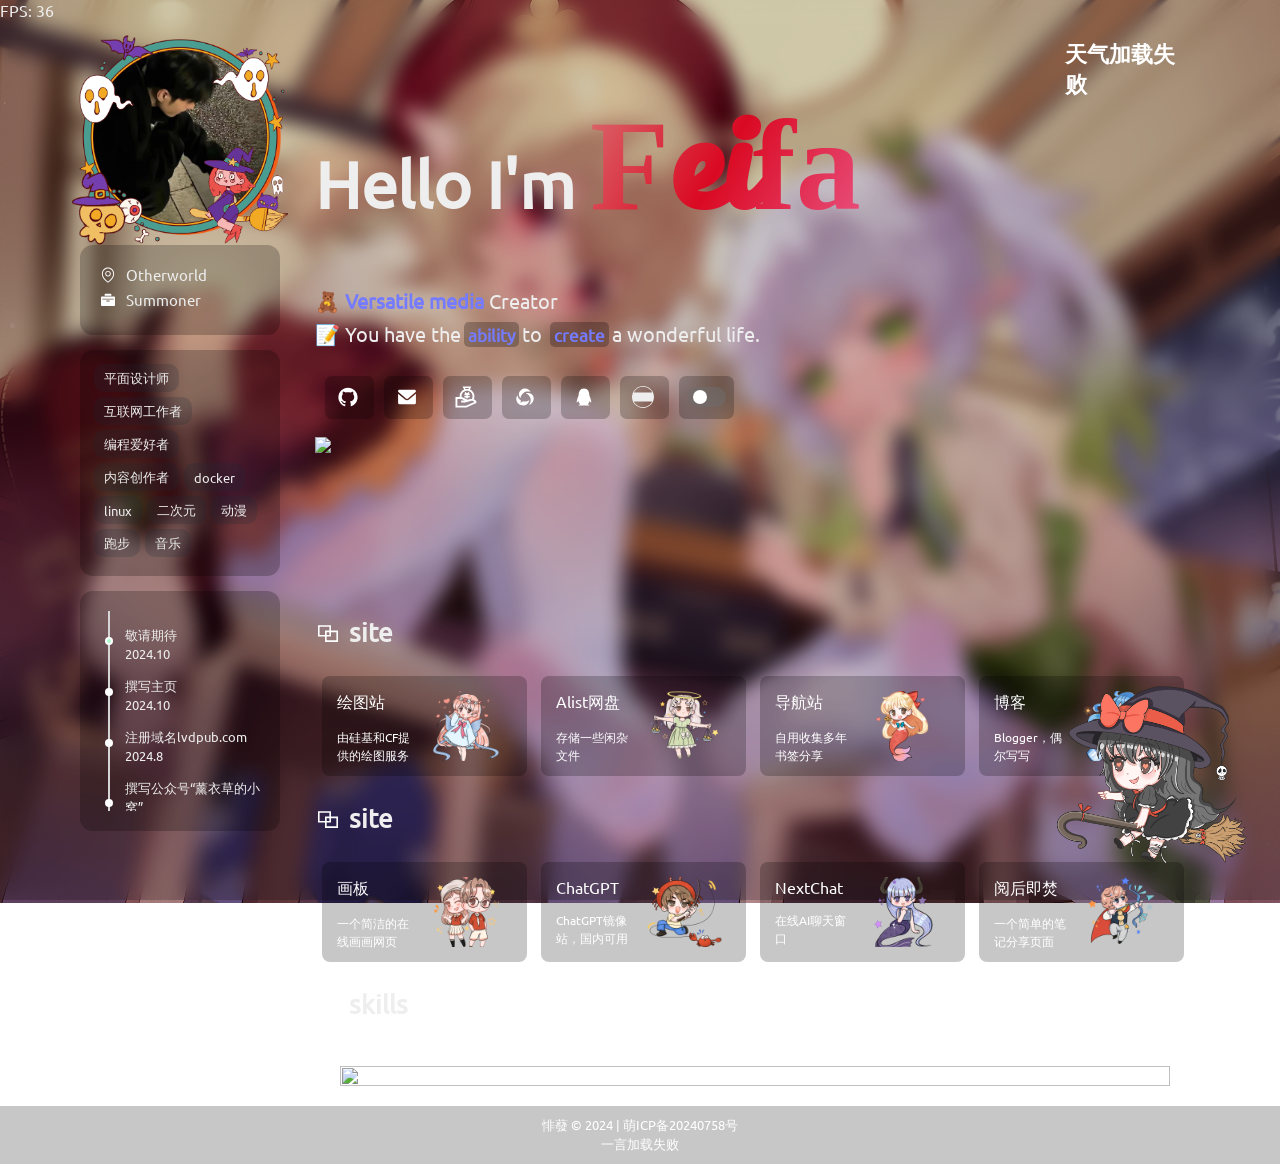
==== commit 44d12e85: "Summary" ====
--- a/index.html
+++ b/index.html
@@ -257,8 +257,9 @@
 						</div>
 					</a>
 				</div>
-				<div class="tanChiShe">
-					<img id="tanChiShe" src="/static/svg/snake-Light.svg" alt="">
+				<div class="MoeCounter">
+					<img src="https://moe-counter.lvdpub.com/feifa:home?theme=rule34&length=9"
+						style="display: block; height: 160px; max-width: 100%;" />
 				</div>
 			</header>
 			<content>
@@ -287,7 +288,7 @@
 						</div>
 
 					</a>
-					<a class="projectItem b" target="_blank" href="https://tag.cute.pp.ua/">
+					<a class="projectItem a" target="_blank" href="https://tag.cute.pp.ua/">
 						<div class="projectItemLeft">
 							<h1>导航站</h1>
 							<p>自用收集多年书签分享</p>
@@ -322,13 +323,13 @@
 							<img src="/static/img/i5.png" alt="">
 						</div>
 
-					</a><a class="projectItem b" target="_blank" href="https://schat.laigc.cloudns.be/">
+					</a><a class="projectItem b" target="_blank" href="https://share.aivvm.com">
 						<div class="projectItemLeft">
 							<h1>ChatGPT</h1>
 							<p>ChatGPT镜像站，国内可用</p>
 						</div>
 						<div class="projectItemRight">
-							<img src="/static/img/i6.png" alt="">
+							<img src="/static/img/i6.png" alt="巨蟹座">
 						</div>
 
 					</a>
@@ -347,7 +348,7 @@
 							<p>一个简单的笔记分享页面</p>
 						</div>
 						<div class="projectItemRight">
-							<img src="/static/img/i8.png" alt="">
+							<img src="/static/img/i8.png" alt="射手座">
 						</div>
 
 					</a>
@@ -362,8 +363,8 @@
 					skills
 				</div>
 				<div class="skill">
-					<img id="skillPc" src="/static/svg/skillPc.svg" alt="" srcset="">
-					<img id="skillWap" src="/static/svg/skillWap.svg" alt="" srcset="">
+					<img
+						src="https://skillicons.dev/icons?i=ps,ae,pr,au,ai,windows,gcp,debian,ubuntu,azure,linux,npm,nginx,vercel,html,js,cloudflare,vscode,py,css,mysql,svg,postman,gitlab,github,git,notion,apple,twitter,instagram">
 				</div>
 			</content>
 		</div>
--- a/static/css/style.css
+++ b/static/css/style.css
@@ -458,14 +458,10 @@
     background: var(--item_hover_color);
 }
 
-.tanChiShe {
-    width: 85%;
-}
-
-.tanChiShe img {
-    width: 100%;
-    height: 100%;
-    object-fit: cover;
+.MoeCounter {
+    width: 100%;
+    display: flex;
+    margin-top: 10px;
 }
 
 .title {
@@ -603,10 +599,6 @@
     object-fit: cover;
 }
 
-.skill #skillWap {
-    display: none;
-}
-
 
 @media (min-width: 800px) {
 
@@ -670,9 +662,6 @@
         width: 100%;
     }
 
-    .tanChiShe {
-        width: 100%;
-    }
 
     .description {
         font-size: 4vw;
@@ -709,13 +698,6 @@
 
     }
 
-    .skill #skillWap {
-        display: block;
-    }
-
-    .skill #skillPc {
-        display: none;
-    }
 }
 
 .tc {
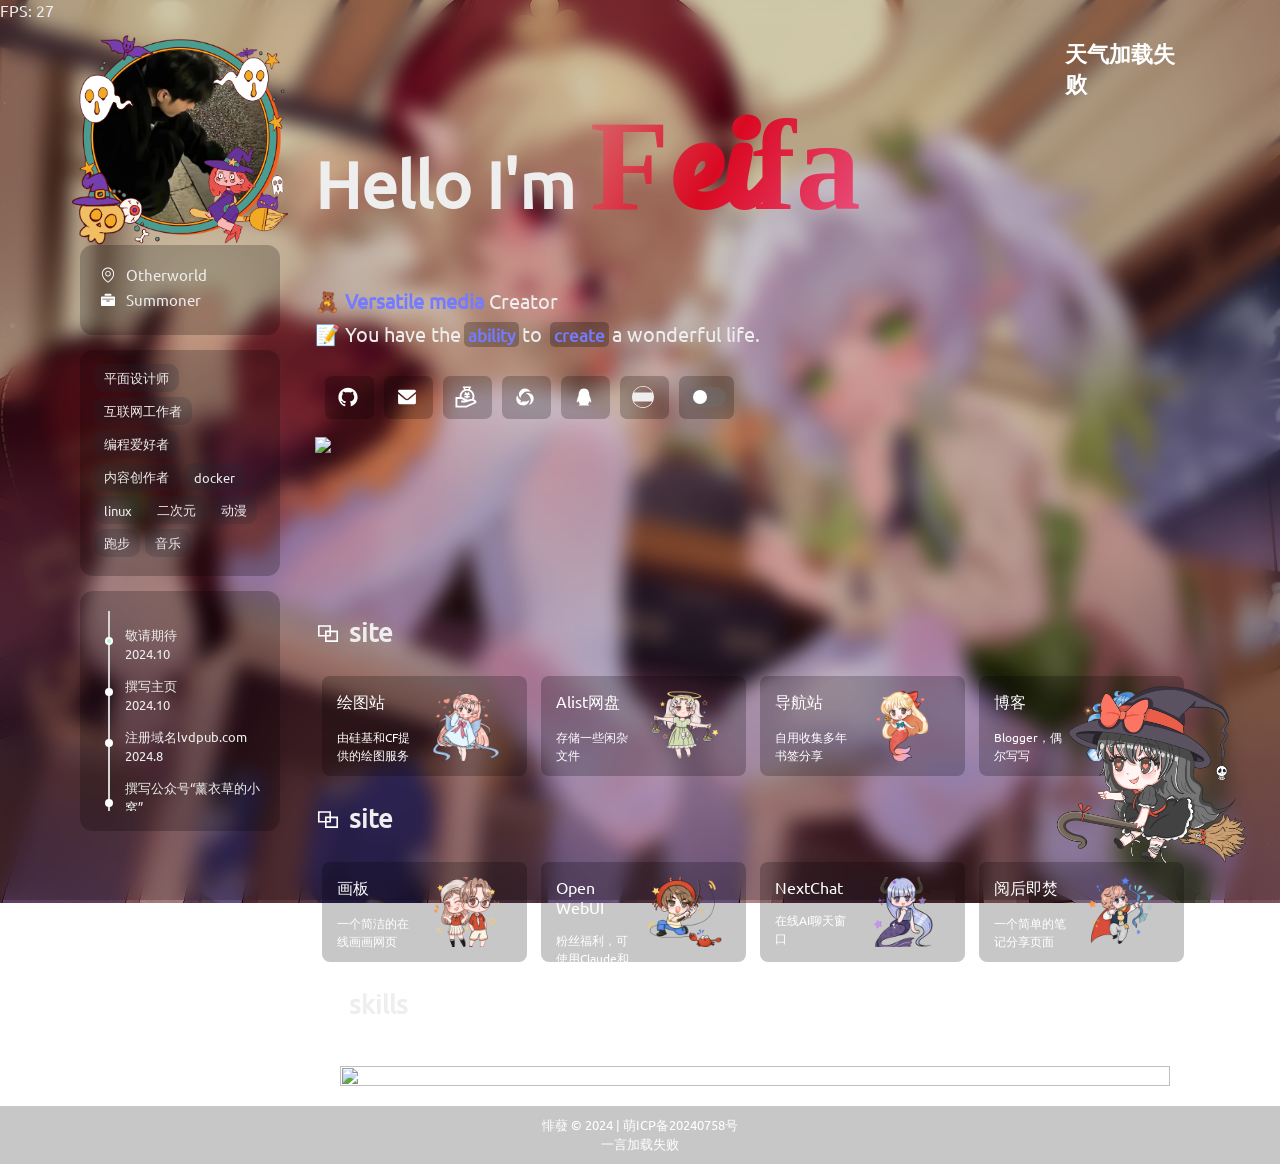
==== commit d83eed9b: "Update index.html" ====
--- a/index.html
+++ b/index.html
@@ -323,10 +323,10 @@
 							<img src="/static/img/i5.png" alt="">
 						</div>
 
-					</a><a class="projectItem b" target="_blank" href="https://share.aivvm.com">
-						<div class="projectItemLeft">
-							<h1>ChatGPT</h1>
-							<p>ChatGPT镜像站，国内可用</p>
+					</a><a class="projectItem b" target="_blank" href="https://mp.weixin.qq.com/s/-aKMmpRIQ5KNsJmOh5Gp8Q">
+						<div class="projectItemLeft">
+							<h1>Open WebUI</h1>
+							<p>粉丝福利，可使用Claude和GPT系列模型</p>
 						</div>
 						<div class="projectItemRight">
 							<img src="/static/img/i6.png" alt="巨蟹座">
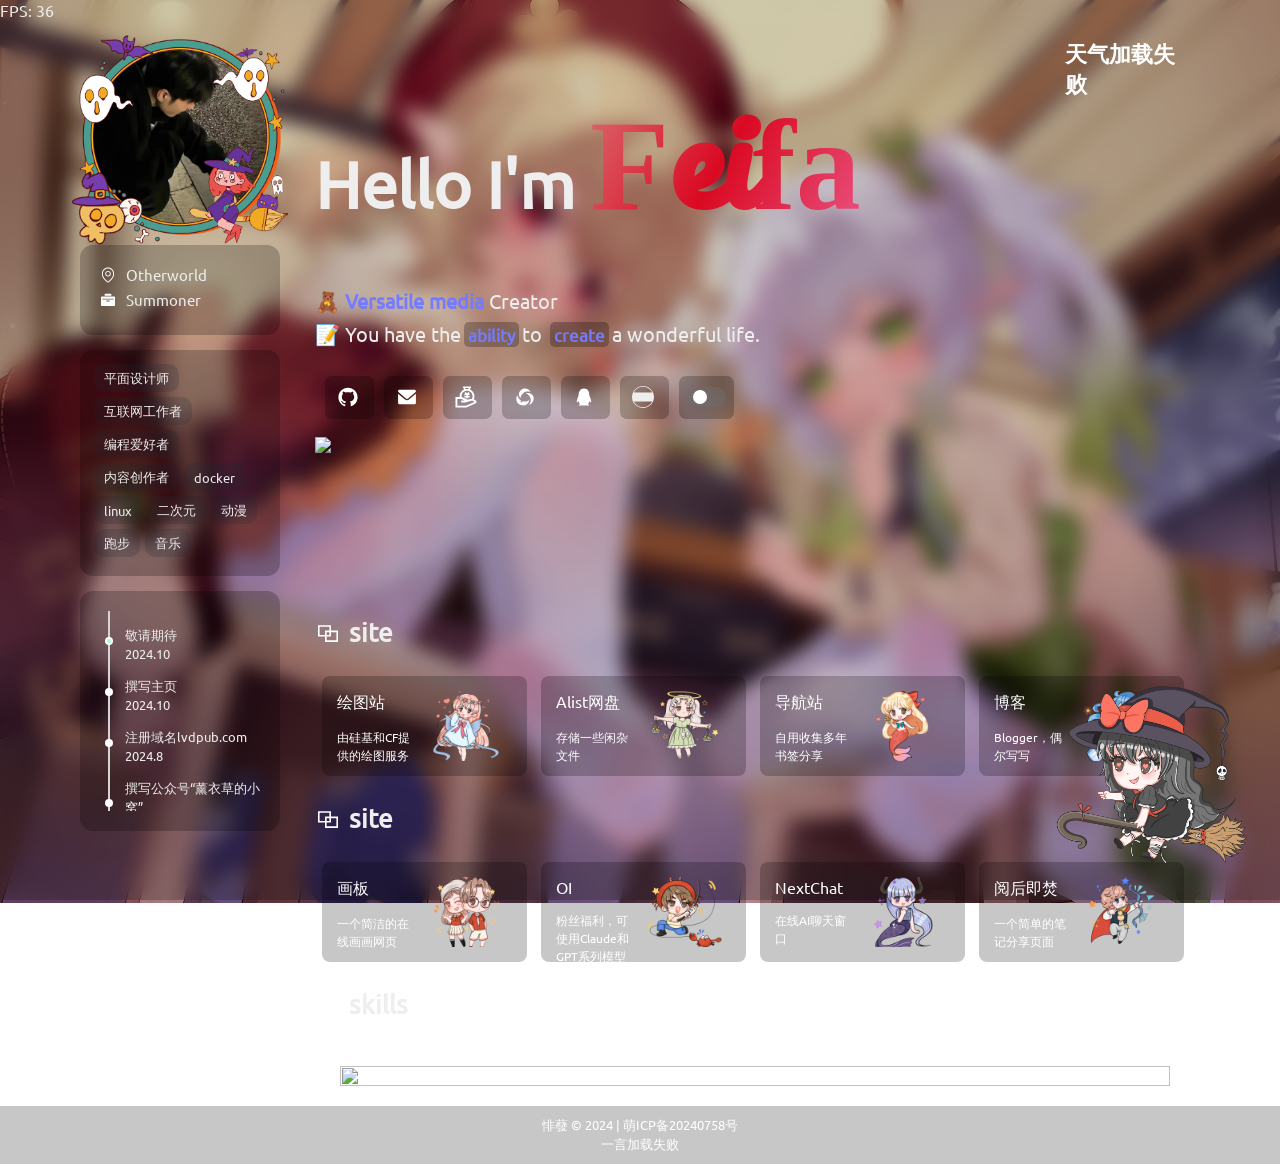
==== commit 02400dc1: "Update index.html" ====
--- a/index.html
+++ b/index.html
@@ -325,7 +325,7 @@
 
 					</a><a class="projectItem b" target="_blank" href="https://mp.weixin.qq.com/s/-aKMmpRIQ5KNsJmOh5Gp8Q">
 						<div class="projectItemLeft">
-							<h1>Open WebUI</h1>
+							<h1>OI</h1>
 							<p>粉丝福利，可使用Claude和GPT系列模型</p>
 						</div>
 						<div class="projectItemRight">
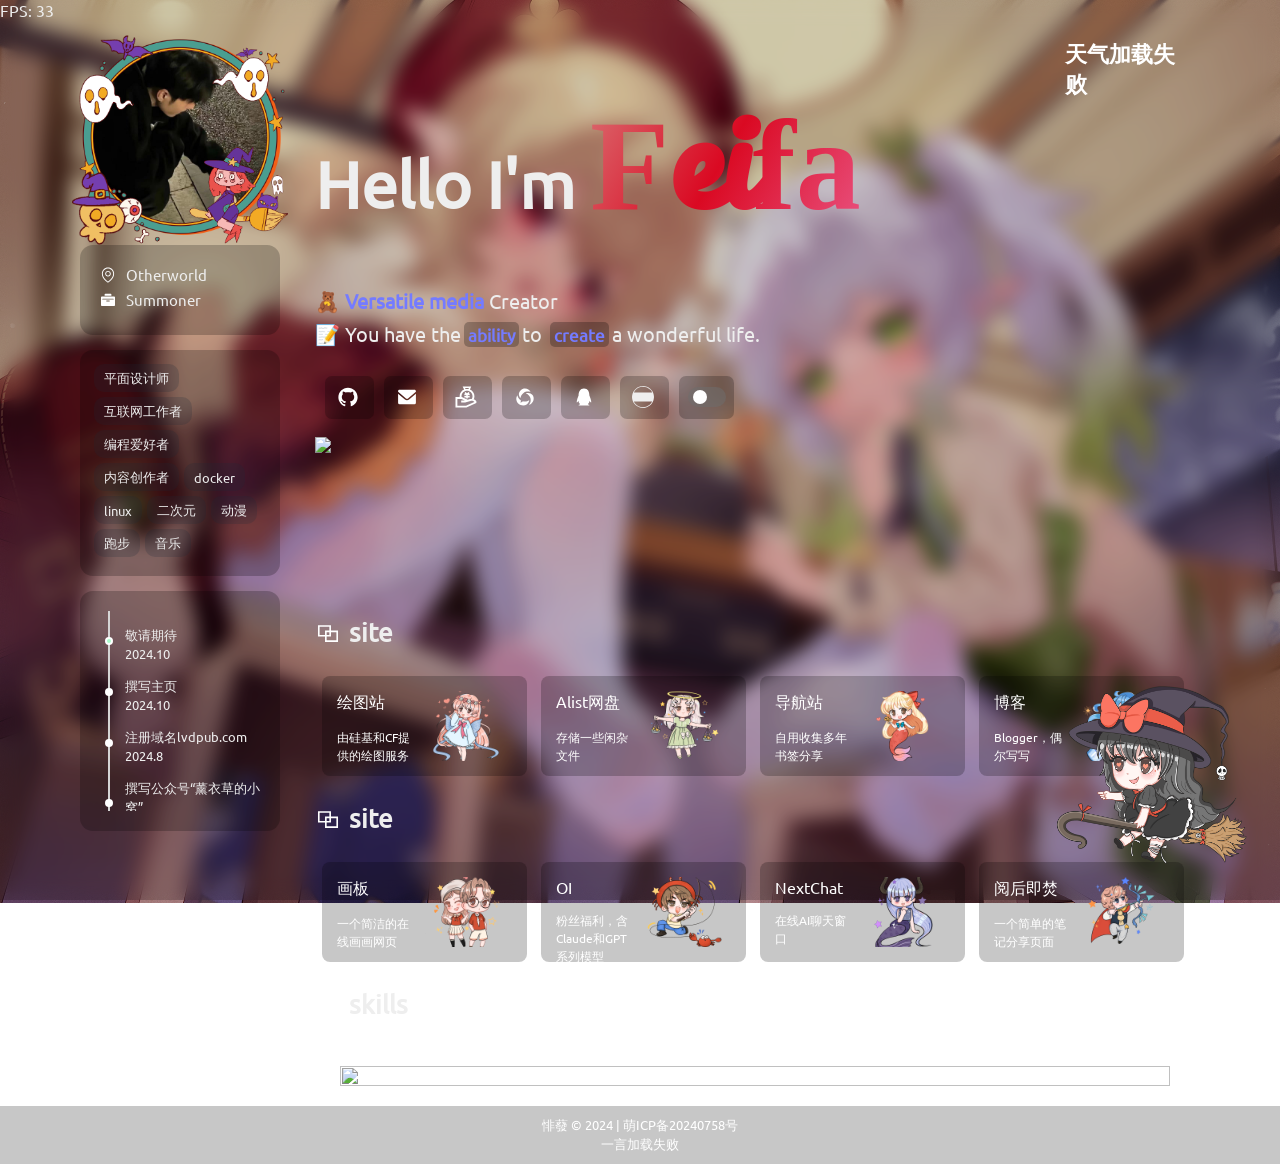
==== commit 512b3f43: "Update index.html" ====
--- a/index.html
+++ b/index.html
@@ -326,7 +326,7 @@
 					</a><a class="projectItem b" target="_blank" href="https://mp.weixin.qq.com/s/-aKMmpRIQ5KNsJmOh5Gp8Q">
 						<div class="projectItemLeft">
 							<h1>OI</h1>
-							<p>粉丝福利，可使用Claude和GPT系列模型</p>
+							<p>粉丝福利，含Claude和GPT系列模型</p>
 						</div>
 						<div class="projectItemRight">
 							<img src="/static/img/i6.png" alt="巨蟹座">
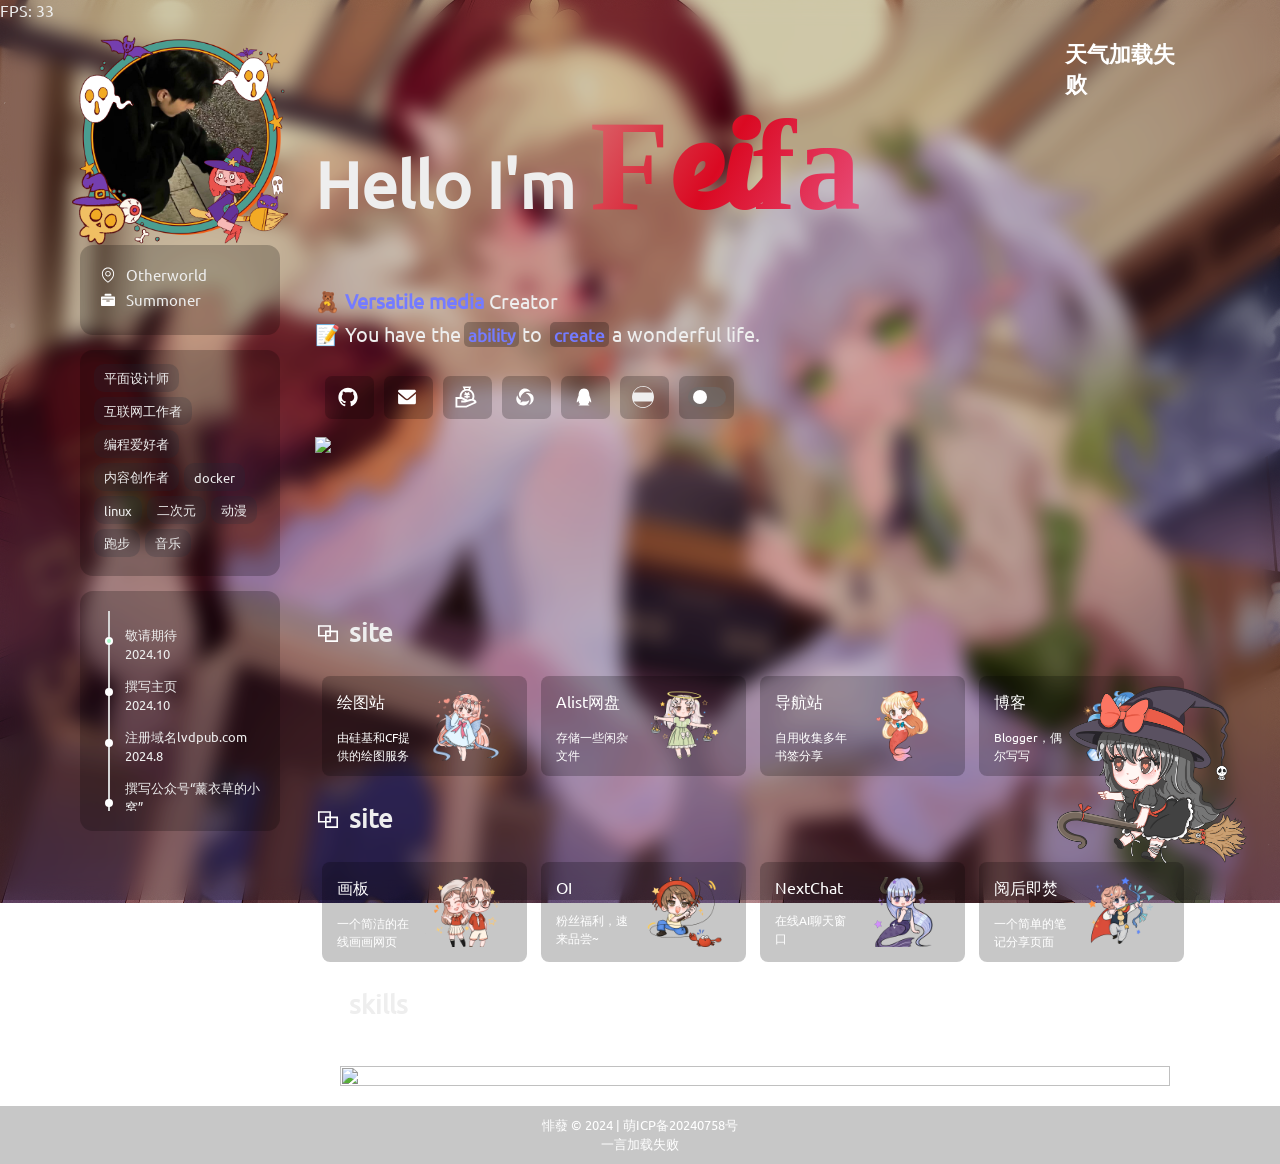
==== commit 8cf9152b: "Update index.html" ====
--- a/index.html
+++ b/index.html
@@ -326,7 +326,7 @@
 					</a><a class="projectItem b" target="_blank" href="https://mp.weixin.qq.com/s/-aKMmpRIQ5KNsJmOh5Gp8Q">
 						<div class="projectItemLeft">
 							<h1>OI</h1>
-							<p>粉丝福利，含Claude和GPT系列模型</p>
+							<p>粉丝福利，速来品尝~ </p>
 						</div>
 						<div class="projectItemRight">
 							<img src="/static/img/i6.png" alt="巨蟹座">
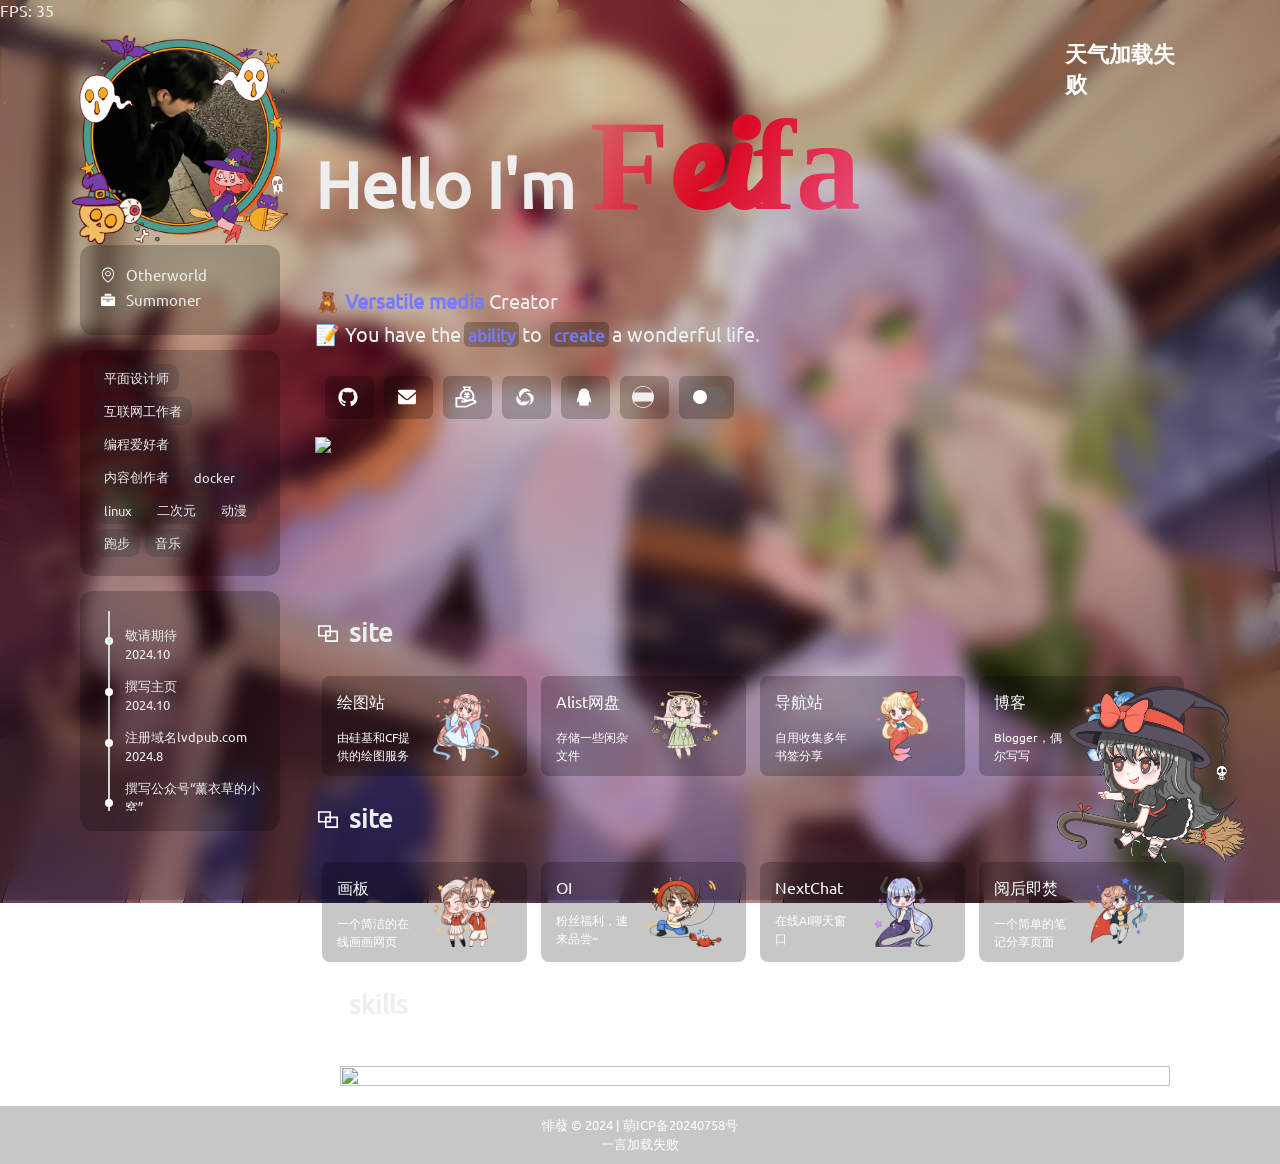
==== commit 54b8e0d7: "Update index.html" ====
--- a/index.html
+++ b/index.html
@@ -4,7 +4,7 @@
 <head class="薰衣草Pub">
 
 	<meta charset="utf-8">
-	<meta http-equiv="X-UA-Compatible" content="IE=edge">
+	<meta https-equiv="X-UA-Compatible" content="IE=edge">
 	<title>
 		薰衣草Pub </title>
 	<link rel="icon" href="/static/img/favicon.ico">
@@ -49,7 +49,7 @@
 			</div>
 			<div class="left-div left-des">
 				<div class="left-des-item"><svg t="1705773709627" class="icon" viewBox="0 0 1024 1024" version="1.1"
-						xmlns="http://www.w3.org/2000/svg" p-id="1478">
+						xmlns="https://www.w3.org/2000/svg" p-id="1478">
 						<path
 							d="M512 249.976471c-99.388235 0-180.705882 81.317647-180.705882 180.705882s81.317647 180.705882 180.705882 180.705882 180.705882-81.317647 180.705882-180.705882-81.317647-180.705882-180.705882-180.705882z m0 301.17647c-66.258824 0-120.470588-54.211765-120.470588-120.470588s54.211765-120.470588 120.470588-120.470588 120.470588 54.211765 120.470588 120.470588-54.211765 120.470588-120.470588 120.470588z"
 							p-id="1479"></path>
@@ -59,7 +59,7 @@
 					</svg>Otherworld
 				</div>
 				<div class="left-des-item"><svg t="1705773906032" class="icon" viewBox="0 0 1024 1024" version="1.1"
-						xmlns="http://www.w3.org/2000/svg" p-id="2474">
+						xmlns="https://www.w3.org/2000/svg" p-id="2474">
 						<path
 							d="M729.6 234.666667H294.4V157.866667a51.2 51.2 0 0 1 51.2-51.2h332.8a51.2 51.2 0 0 1 51.2 51.2v76.8z m179.2 51.2a51.2 51.2 0 0 1 51.2 51.2v512a51.2 51.2 0 0 1-51.2 51.2H115.2a51.2 51.2 0 0 1-51.2-51.2v-512a51.2 51.2 0 0 1 51.2-51.2h793.557333z m-768 172.032c0 16.384 13.312 29.696 29.696 29.696h683.008a29.696 29.696 0 1 0 0-59.392H170.410667a29.696 29.696 0 0 0-29.696 29.696z m252.416 118.784c0 16.384 13.312 29.696 29.696 29.696h178.176a29.696 29.696 0 1 0 0-59.392H422.912a29.738667 29.738667 0 0 0-29.696 29.696z"
 							p-id="2475"></path>
@@ -187,7 +187,7 @@
 				<div class="iconContainer">
 					<a class="iconItem" onclick="" href="https://github.com/lemodragon">
 						<svg t="1704870335945" class="icon" viewBox="0 0 1024 1024" version="1.1"
-							xmlns="http://www.w3.org/2000/svg" p-id="2487">
+							xmlns="https://www.w3.org/2000/svg" p-id="2487">
 							<path
 								d="M511.6 76.3C264.3 76.2 64 276.4 64 523.5 64 718.9 189.3 885 363.8 946c23.5 5.9 19.9-10.8 19.9-22.2v-77.5c-135.7 15.9-141.2-73.9-150.3-88.9C215 726 171.5 718 184.5 703c30.9-15.9 62.4 4 98.9 57.9 26.4 39.1 77.9 32.5 104 26 5.7-23.5 17.9-44.5 34.7-60.8-140.6-25.2-199.2-111-199.2-213 0-49.5 16.3-95 48.3-131.7-20.4-60.5 1.9-112.3 4.9-120 58.1-5.2 118.5 41.6 123.2 45.3 33-8.9 70.7-13.6 112.9-13.6 42.4 0 80.2 4.9 113.5 13.9 11.3-8.6 67.3-48.8 121.3-43.9 2.9 7.7 24.7 58.3 5.5 118 32.4 36.8 48.9 82.7 48.9 132.3 0 102.2-59 188.1-200 212.9 23.5 23.2 38.1 55.4 38.1 91v112.5c0.8 9 0 17.9 15 17.9 177.1-59.7 304.6-227 304.6-424.1 0-247.2-200.4-447.3-447.5-447.3z"
 								p-id="2488"></path>
@@ -195,7 +195,7 @@
 						<div class="iconTip">Github</div>
 					</a><a class="iconItem" onclick="" href="mailto:admin@lvdpub.com">
 						<svg t="1704870588438" class="icon" viewBox="0 0 1024 1024" version="1.1"
-							xmlns="http://www.w3.org/2000/svg" p-id="3174">
+							xmlns="https://www.w3.org/2000/svg" p-id="3174">
 							<path
 								d="M926.47619 355.644952V780.190476a73.142857 73.142857 0 0 1-73.142857 73.142857H170.666667a73.142857 73.142857 0 0 1-73.142857-73.142857V355.644952l304.103619 257.828572a170.666667 170.666667 0 0 0 220.745142 0L926.47619 355.644952zM853.333333 170.666667a74.044952 74.044952 0 0 1 26.087619 4.778666 72.704 72.704 0 0 1 30.622477 22.186667 73.508571 73.508571 0 0 1 10.678857 17.67619c3.169524 7.509333 5.12 15.652571 5.607619 24.210286L926.47619 243.809524v24.380952L559.469714 581.241905a73.142857 73.142857 0 0 1-91.306666 2.901333l-3.632762-2.925714L97.52381 268.190476v-24.380952a72.899048 72.899048 0 0 1 40.155428-65.292191A72.97219 72.97219 0 0 1 170.666667 170.666667h682.666666z"
 								p-id="3175"></path>
@@ -203,7 +203,7 @@
 						<div class="iconTip">Mail</div>
 					</a><a class="iconItem" onclick="pop('/static/img/wxzsm.jpg')" href="javascript:void(0)">
 						<svg t="1705247464964" class="icon" viewBox="0 0 1024 1024" version="1.1"
-							xmlns="http://www.w3.org/2000/svg" p-id="4987">
+							xmlns="https://www.w3.org/2000/svg" p-id="4987">
 							<path
 								d="M995.575172 725.451034c-12.358621-26.835862-38.488276-64.794483-92.689655-94.27862-62.146207-33.721379-136.297931-40.96-208.860689-20.303448l-99.928276 28.424827-279.304828-126.057931H22.775172v489.401379h509.704828l432.375172-195.266207c15.006897-6.708966 26.835862-19.42069 32.662069-34.957241 5.649655-15.36 4.943448-31.955862-1.942069-46.962759z m-482.162758 188.910345H111.051034V601.688276h184.673104l166.664828 75.387586-3.354483 0.882759h-170.372414v88.275862H471.393103l246.819311-70.267586c49.434483-14.124138 101.517241-9.357241 142.653793 12.888275 18.184828 9.886897 30.72 20.833103 39.371034 30.896552l-386.824827 174.609655z"
 								p-id="4988"></path>
@@ -216,7 +216,7 @@
 						</svg>
 						<div class="iconTip">赞助</div>
 					</a><a class="iconItem" onclick="pop('/static/img/channel.png')" href="javascript:void(0)">
-						<svg viewBox="0 0 1024 1024" version="1.1" xmlns="http://www.w3.org/2000/svg">
+						<svg viewBox="0 0 1024 1024" version="1.1" xmlns="https://www.w3.org/2000/svg">
 							<path
 								d="M769.365333 277.162667c-40.96-83.968-144.042667-155.648-260.778666-155.648-61.44 0-154.965333 21.162667-224.938667 105.813333-46.762667 56.661333-62.464 122.538667-52.565333 188.757333 6.826667 45.397333 32.085333 105.130667 68.266666 143.018667 13.653333-95.914667 64.170667-171.349333 130.389334-226.645333 119.125333-91.818667 246.784-86.698667 339.626666-55.296z"
 								fill="#FFFFFF" />
@@ -230,15 +230,15 @@
 						<div class="iconTip">公众号</div>
 					</a><a class="iconItem" onclick="pop('/static/img/qq.jpg')" href="javascript:void(0)">
 						<svg t="1712319361023" class="icon" viewBox="0 0 1024 1024" version="1.1"
-							xmlns="http://www.w3.org/2000/svg" p-id="1861">
+							xmlns="https://www.w3.org/2000/svg" p-id="1861">
 							<path
 								d="M824.8 613.2c-16-51.4-34.4-94.6-62.7-165.3C766.5 262.2 689.3 112 511.5 112 331.7 112 256.2 265.2 261 447.9c-28.4 70.8-46.7 113.7-62.7 165.3-34 109.5-23 154.8-14.6 155.8 18 2.2 70.1-82.4 70.1-82.4 0 49 25.2 112.9 79.8 159-26.4 8.1-85.7 29.9-71.6 53.8 11.4 19.3 196.2 12.3 249.5 6.3 53.3 6 238.1 13 249.5-6.3 14.1-23.8-45.3-45.7-71.6-53.8 54.6-46.2 79.8-110.1 79.8-159 0 0 52.1 84.6 70.1 82.4 8.5-1.1 19.5-46.4-14.5-155.8z"
 								p-id="1862"></path>
 						</svg>
 						<div class="iconTip">QQ</div>
 					</a><a class="iconItem" onclick="pop('/static/img/Kaffirlily.png')" href="javascript:void(0)">
-						<svg viewBox="-2 -2 900 900" version="1.1" xmlns="http://www.w3.org/2000/svg"
-							xmlns:xlink="http://www.w3.org/1999/xlink"
+						<svg viewBox="-2 -2 900 900" version="1.1" xmlns="https://www.w3.org/2000/svg"
+							xmlns:xlink="https://www.w3.org/1999/xlink"
 							style="shape-rendering:geometricPrecision; text-rendering:geometricPrecision; image-rendering:optimizeQuality; fill-rule:evenodd; clip-rule:evenodd">
 							<path style="opacity:0.994" fill="#efefef"
 								d="M 418.5,-0.5 C 437.833,-0.5 457.167,-0.5 476.5,-0.5C 614.597,11.2813 725.43,71.948 809,181.5C 860.289,252.191 889.122,331.191 895.5,418.5C 895.5,437.833 895.5,457.167 895.5,476.5C 883.719,614.597 823.052,725.43 713.5,809C 642.809,860.289 563.809,889.122 476.5,895.5C 457.167,895.5 437.833,895.5 418.5,895.5C 280.403,883.719 169.57,823.052 86,713.5C 34.7111,642.809 5.87781,563.809 -0.5,476.5C -0.5,457.167 -0.5,437.833 -0.5,418.5C 11.2813,280.403 71.948,169.57 181.5,86C 252.191,34.7111 331.191,5.87781 418.5,-0.5 Z M 441.5,26.5 C 567.254,27.6483 673.087,73.6483 759,164.5C 784.409,193.258 805.909,224.758 823.5,259C 572.833,259.667 322.167,259.667 71.5,259C 130.164,147.021 220.497,74.0206 342.5,40C 375.17,31.9596 408.17,27.4596 441.5,26.5 Z M 264.5,826.5 C 263.71,825.599 262.71,824.932 261.5,824.5C 177.769,782.269 114.436,719.436 71.5,636C 322.167,635.333 572.833,635.333 823.5,636C 768.763,740.393 685.429,811.393 573.5,849C 467.622,880.33 364.622,872.83 264.5,826.5 Z" />
@@ -264,7 +264,7 @@
 			</header>
 			<content>
 				<div class="title"><svg t="1705257422086" class="icon" viewBox="0 0 1024 1024" version="1.1"
-						xmlns="http://www.w3.org/2000/svg" p-id="1891">
+						xmlns="https://www.w3.org/2000/svg" p-id="1891">
 						<path
 							d="M629.333333 202.666667v213.333333h277.333334v448h-512v-213.333333h-277.333334v-448h512z m213.333334 277.333333h-213.333334v170.666667h-170.666666v149.333333h384v-320z m-277.333334-213.333333h-384v320h213.333334v-170.666667h170.666666v-149.333333z m0 213.333333h-106.666666v106.666667h106.666666v-106.666667z"
 							p-id="1892"></path>
@@ -309,7 +309,7 @@
 					</a>
 				</div>
 				<div class="title"><svg t="1705257422086" class="icon" viewBox="0 0 1024 1024" version="1.1"
-						xmlns="http://www.w3.org/2000/svg" p-id="1891">
+						xmlns="https://www.w3.org/2000/svg" p-id="1891">
 						<path
 							d="M629.333333 202.666667v213.333333h277.333334v448h-512v-213.333333h-277.333334v-448h512z m213.333334 277.333333h-213.333334v170.666667h-170.666666v149.333333h384v-320z m-277.333334-213.333333h-384v320h213.333334v-170.666667h170.666666v-149.333333z m0 213.333333h-106.666666v106.666667h106.666666v-106.666667z"
 							p-id="1892"></path>
@@ -323,7 +323,8 @@
 							<img src="/static/img/i5.png" alt="">
 						</div>
 
-					</a><a class="projectItem b" target="_blank" href="https://mp.weixin.qq.com/s/-aKMmpRIQ5KNsJmOh5Gp8Q">
+					</a><a class="projectItem b" target="_blank"
+						href="https://mp.weixin.qq.com/s/-aKMmpRIQ5KNsJmOh5Gp8Q">
 						<div class="projectItemLeft">
 							<h1>OI</h1>
 							<p>粉丝福利，速来品尝~ </p>
@@ -355,7 +356,7 @@
 				</div>
 				<div class="title">
 					<svg t="1705257823317" class="icon" viewBox="0 0 1024 1024" version="1.1"
-						xmlns="http://www.w3.org/2000/svg" p-id="7833">
+						xmlns="https://www.w3.org/2000/svg" p-id="7833">
 						<path
 							d="M395.765333 586.570667h-171.733333c-22.421333 0-37.888-22.442667-29.909333-43.381334L364.768 95.274667A32 32 0 0 1 394.666667 74.666667h287.957333c22.72 0 38.208 23.018667 29.632 44.064l-99.36 243.882666h187.050667c27.509333 0 42.186667 32.426667 24.042666 53.098667l-458.602666 522.56c-22.293333 25.408-63.626667 3.392-54.976-29.28l85.354666-322.421333zM416.714667 138.666667L270.453333 522.581333h166.869334a32 32 0 0 1 30.933333 40.181334l-61.130667 230.954666 322.176-367.114666H565.312c-22.72 0-38.208-23.018667-29.632-44.064l99.36-243.882667H416.714667z"
 							p-id="7834"></path>
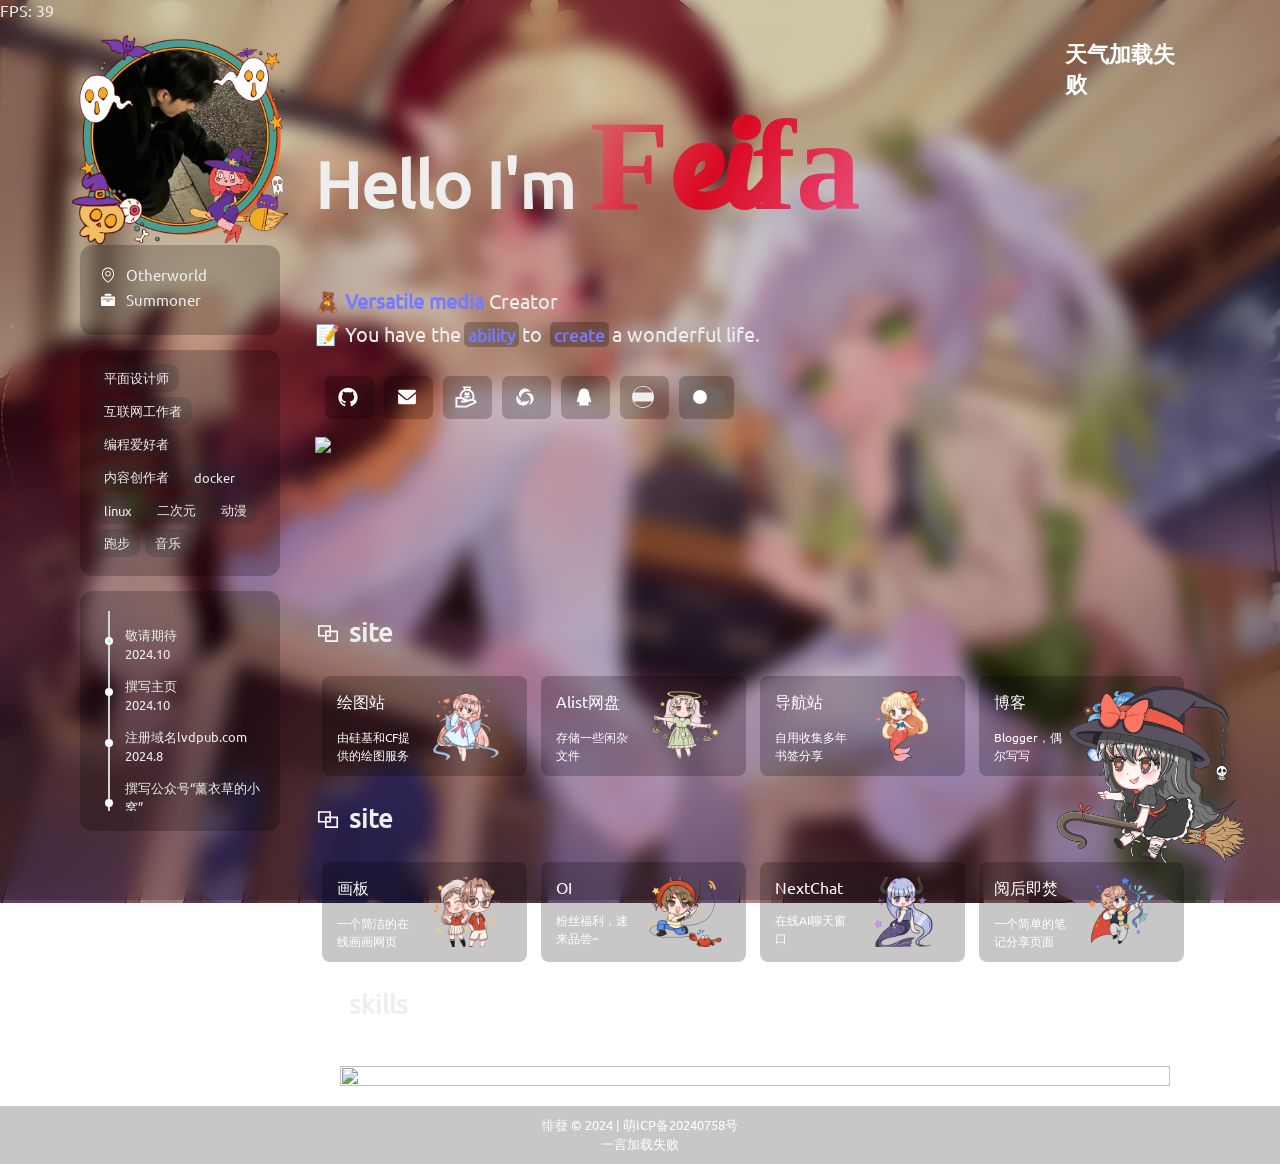
==== commit bfdff200: "Update index.html" ====
--- a/index.html
+++ b/index.html
@@ -343,7 +343,7 @@
 							<img src="/static/img/i7.png" alt="">
 						</div>
 
-					</a><a class="projectItem b" target="_blank" href="https://note.cute.pp.ua/">
+					</a><a class="projectItem b" target="_blank" href="https://note.lvdpub.com/">
 						<div class="projectItemLeft">
 							<h1>阅后即焚</h1>
 							<p>一个简单的笔记分享页面</p>
